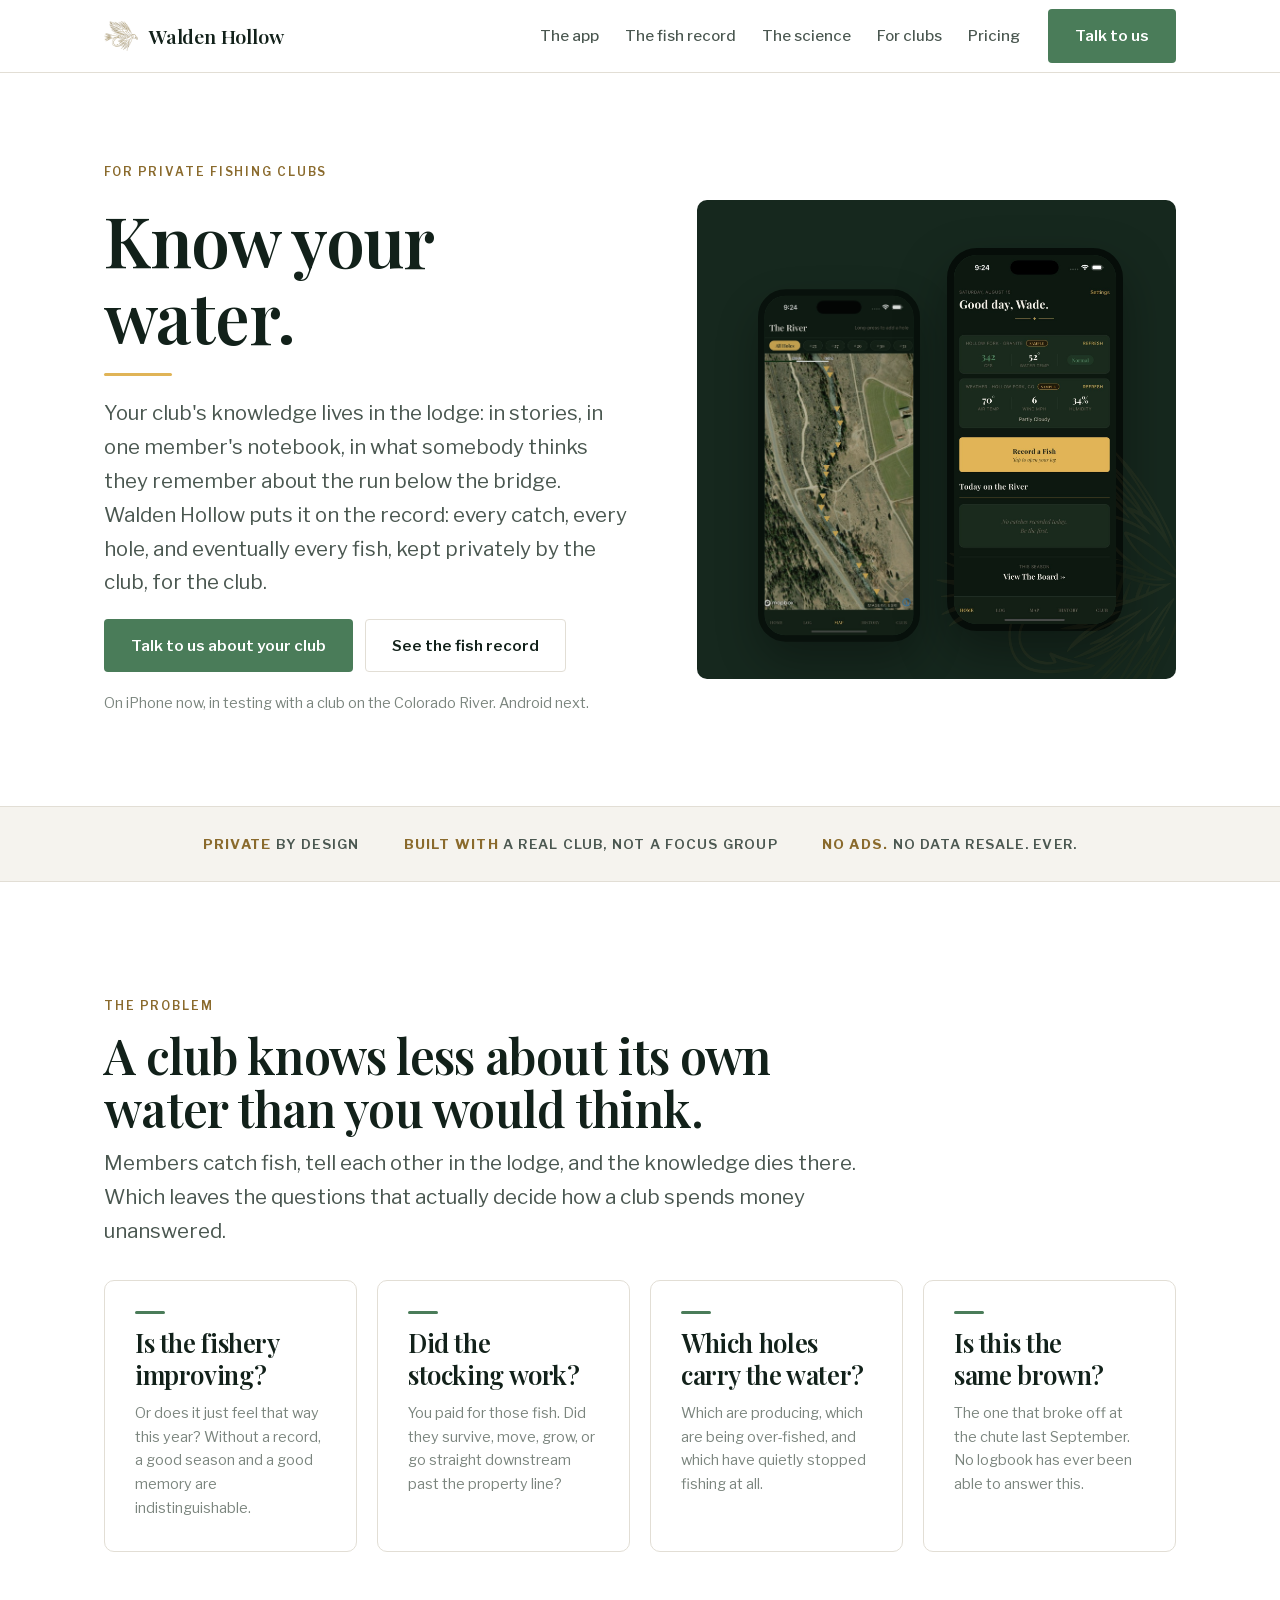
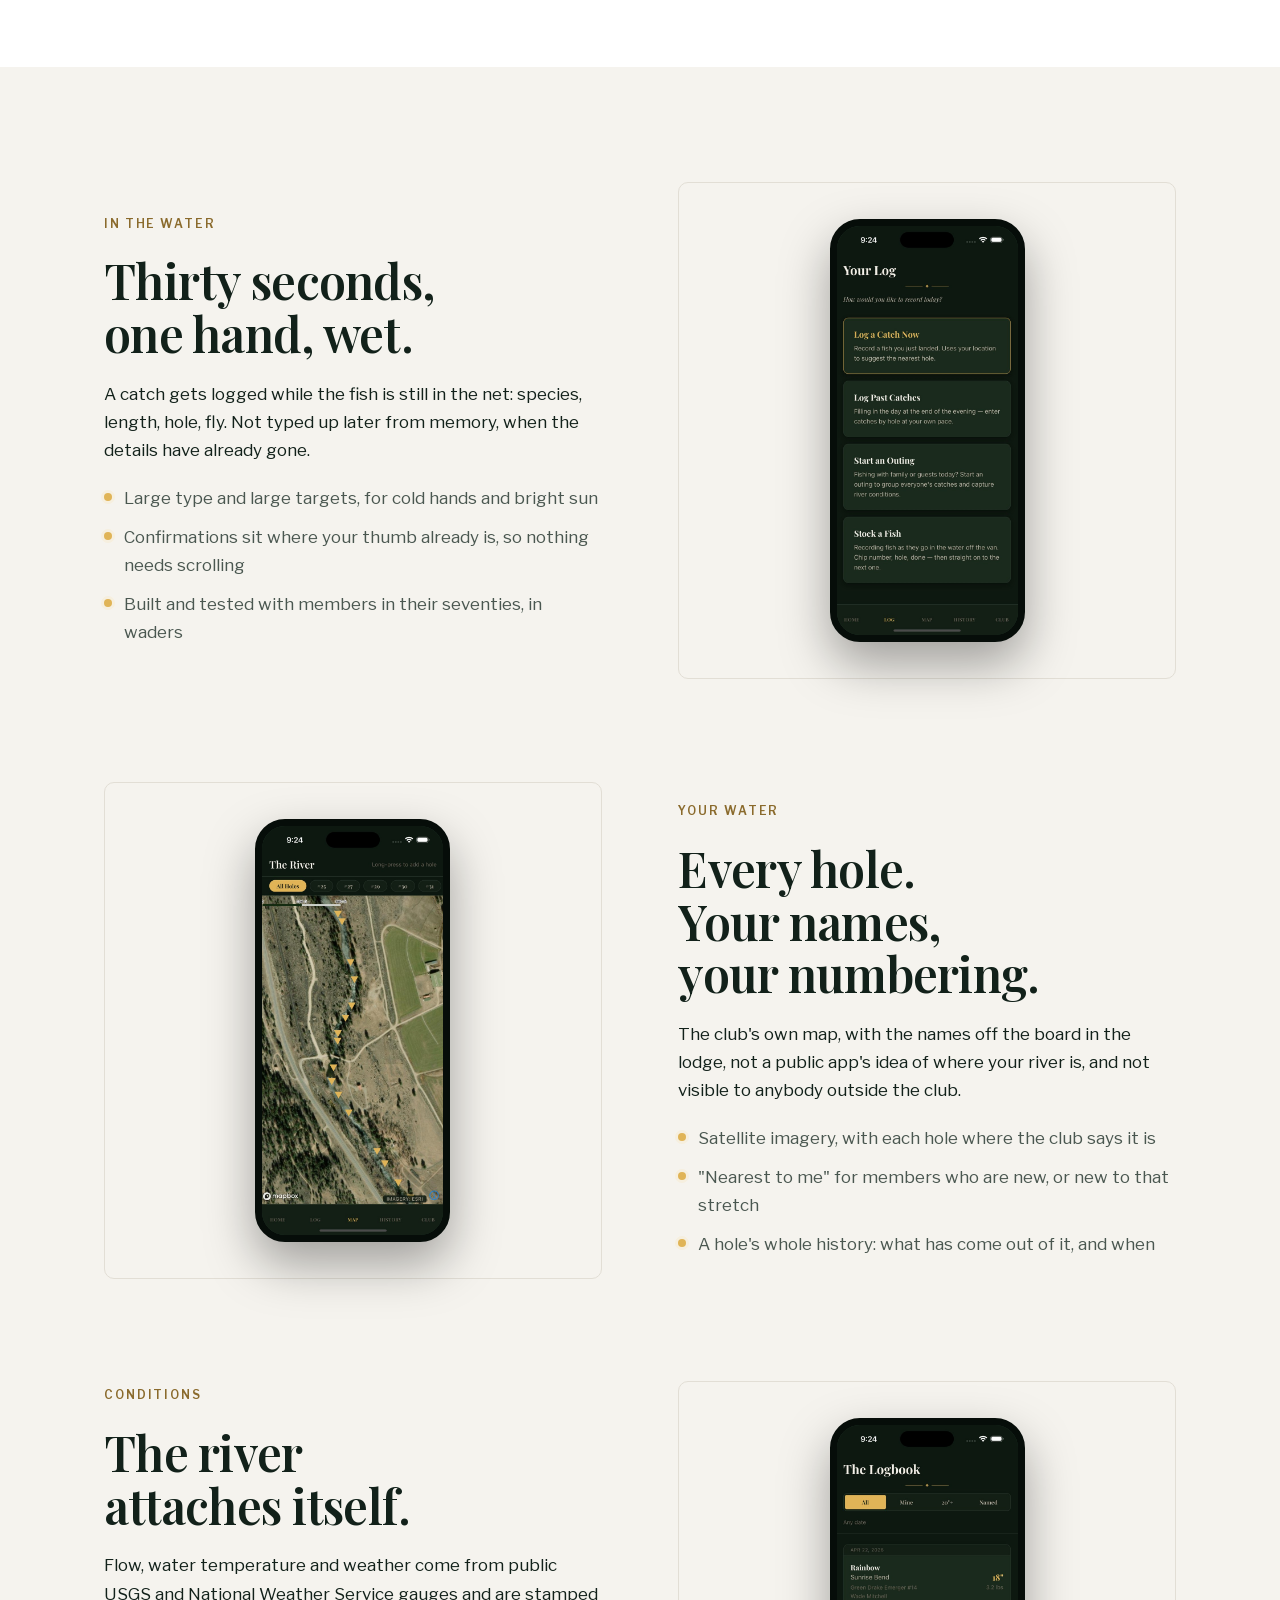
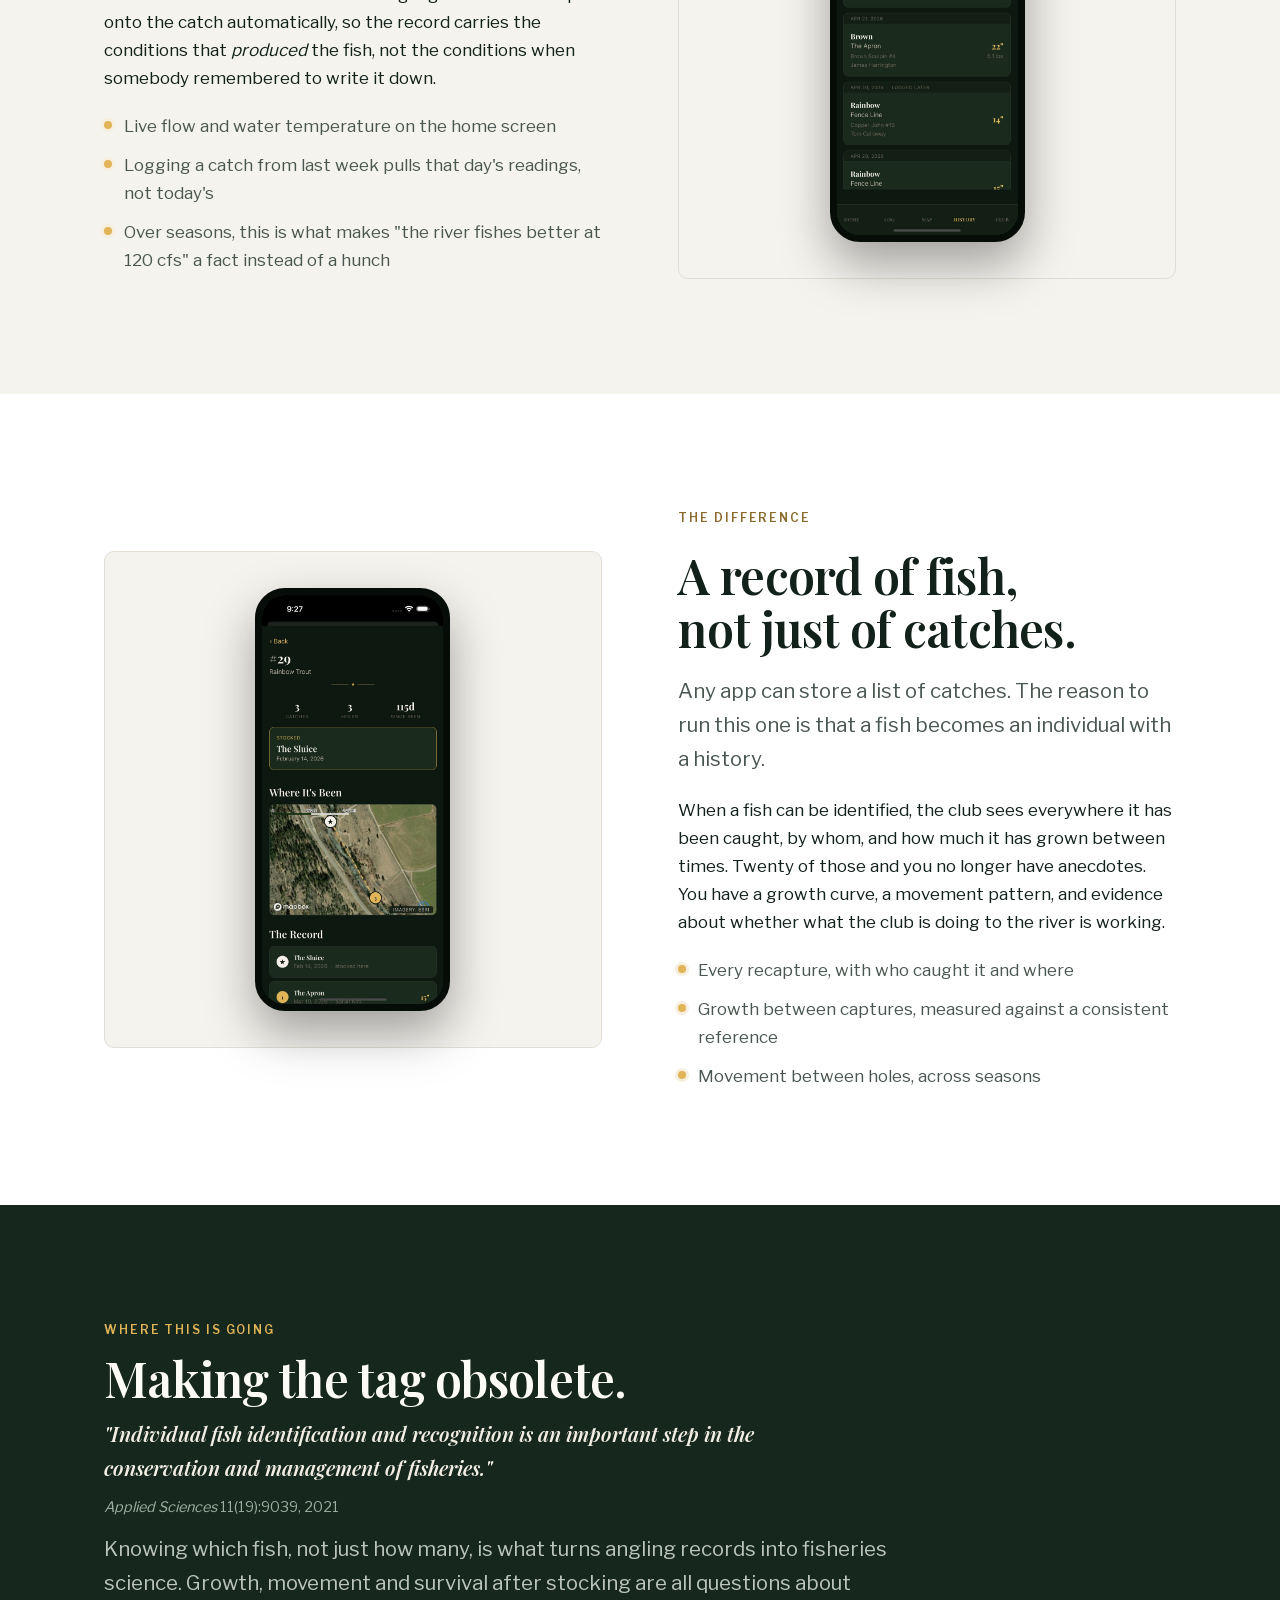
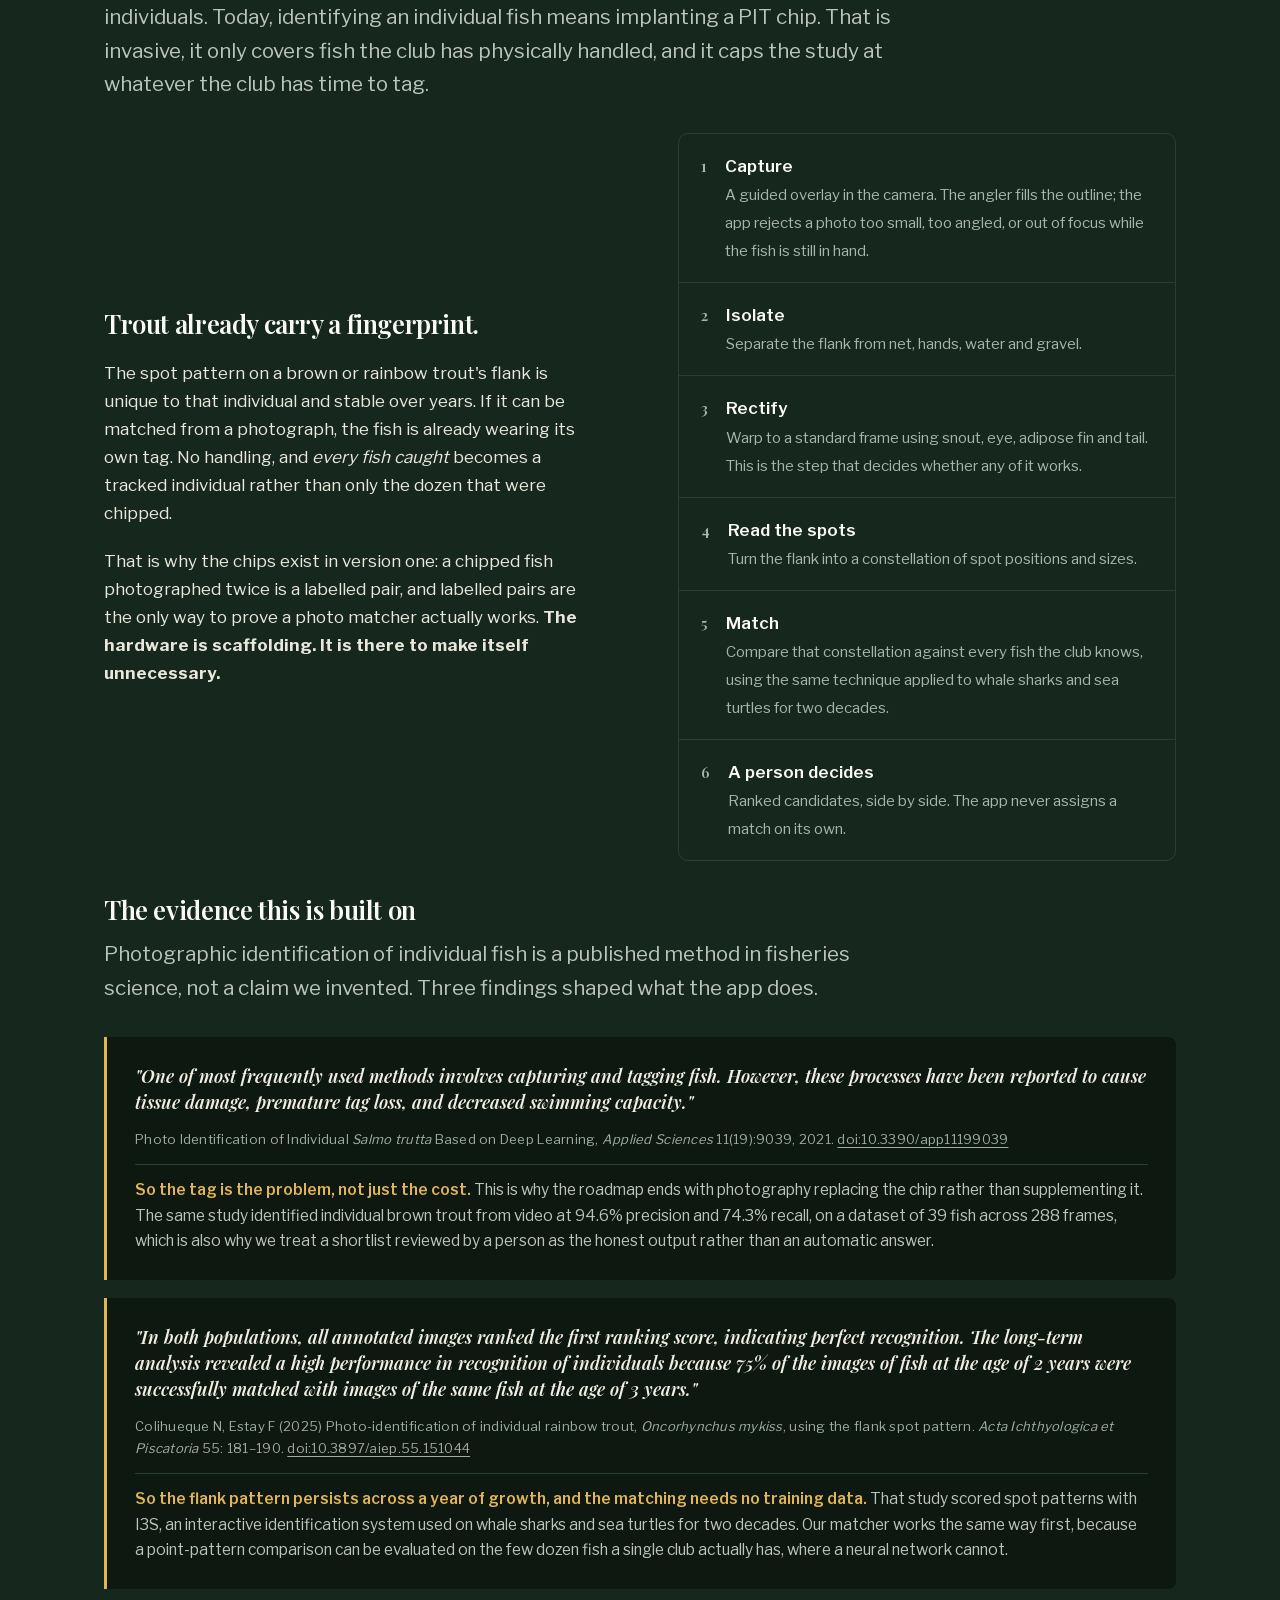
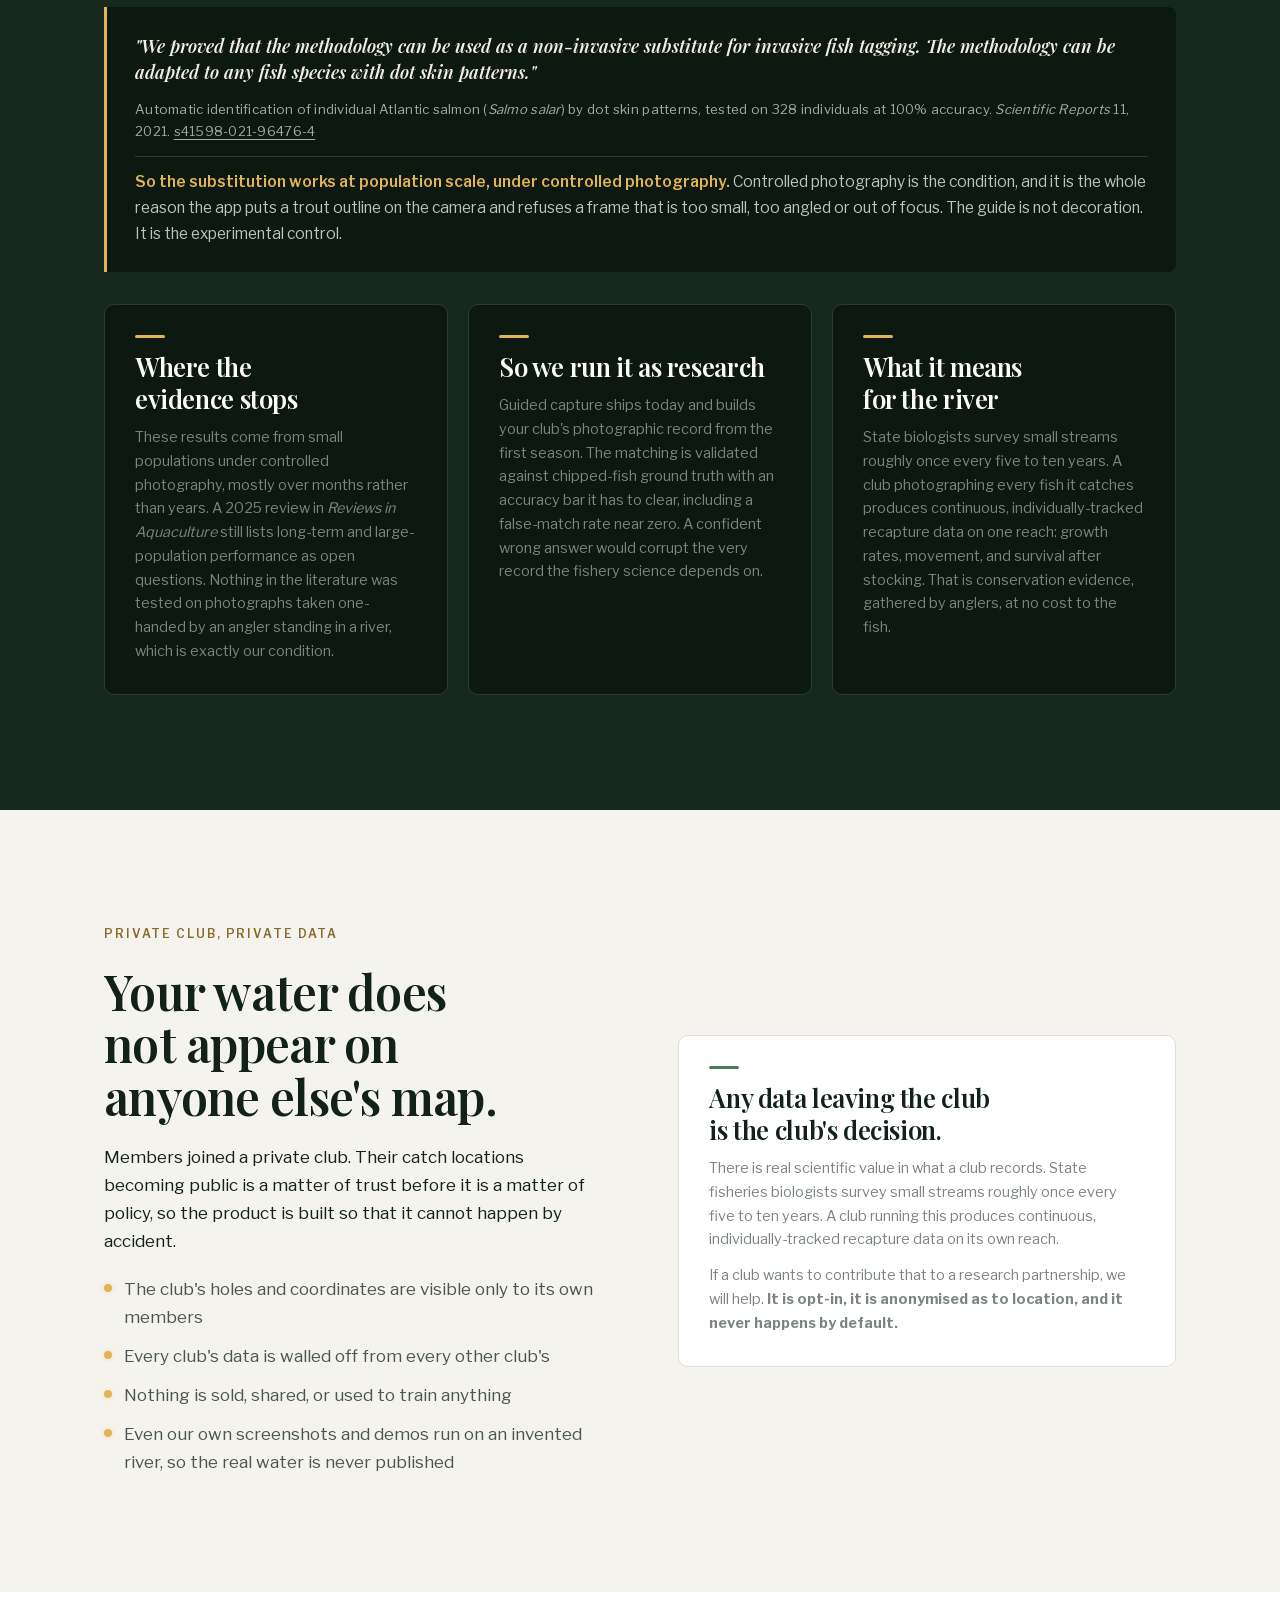
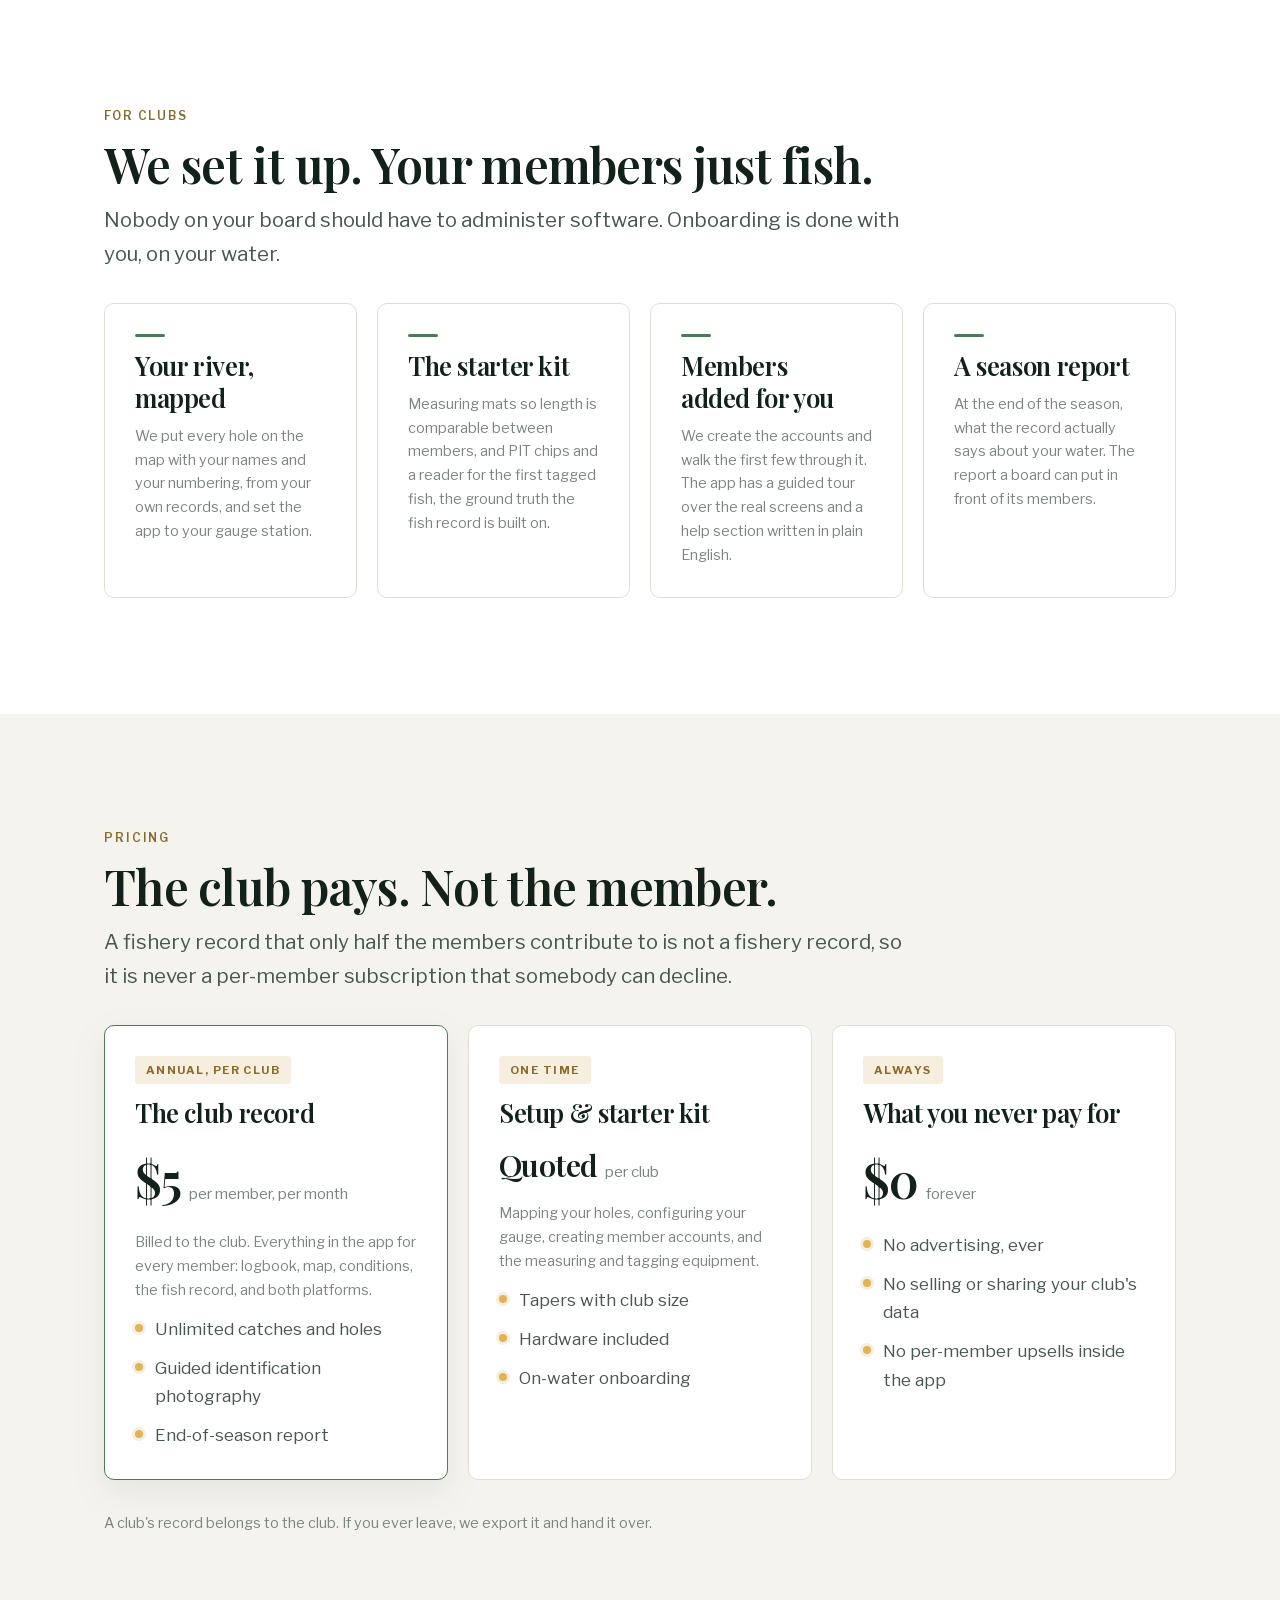
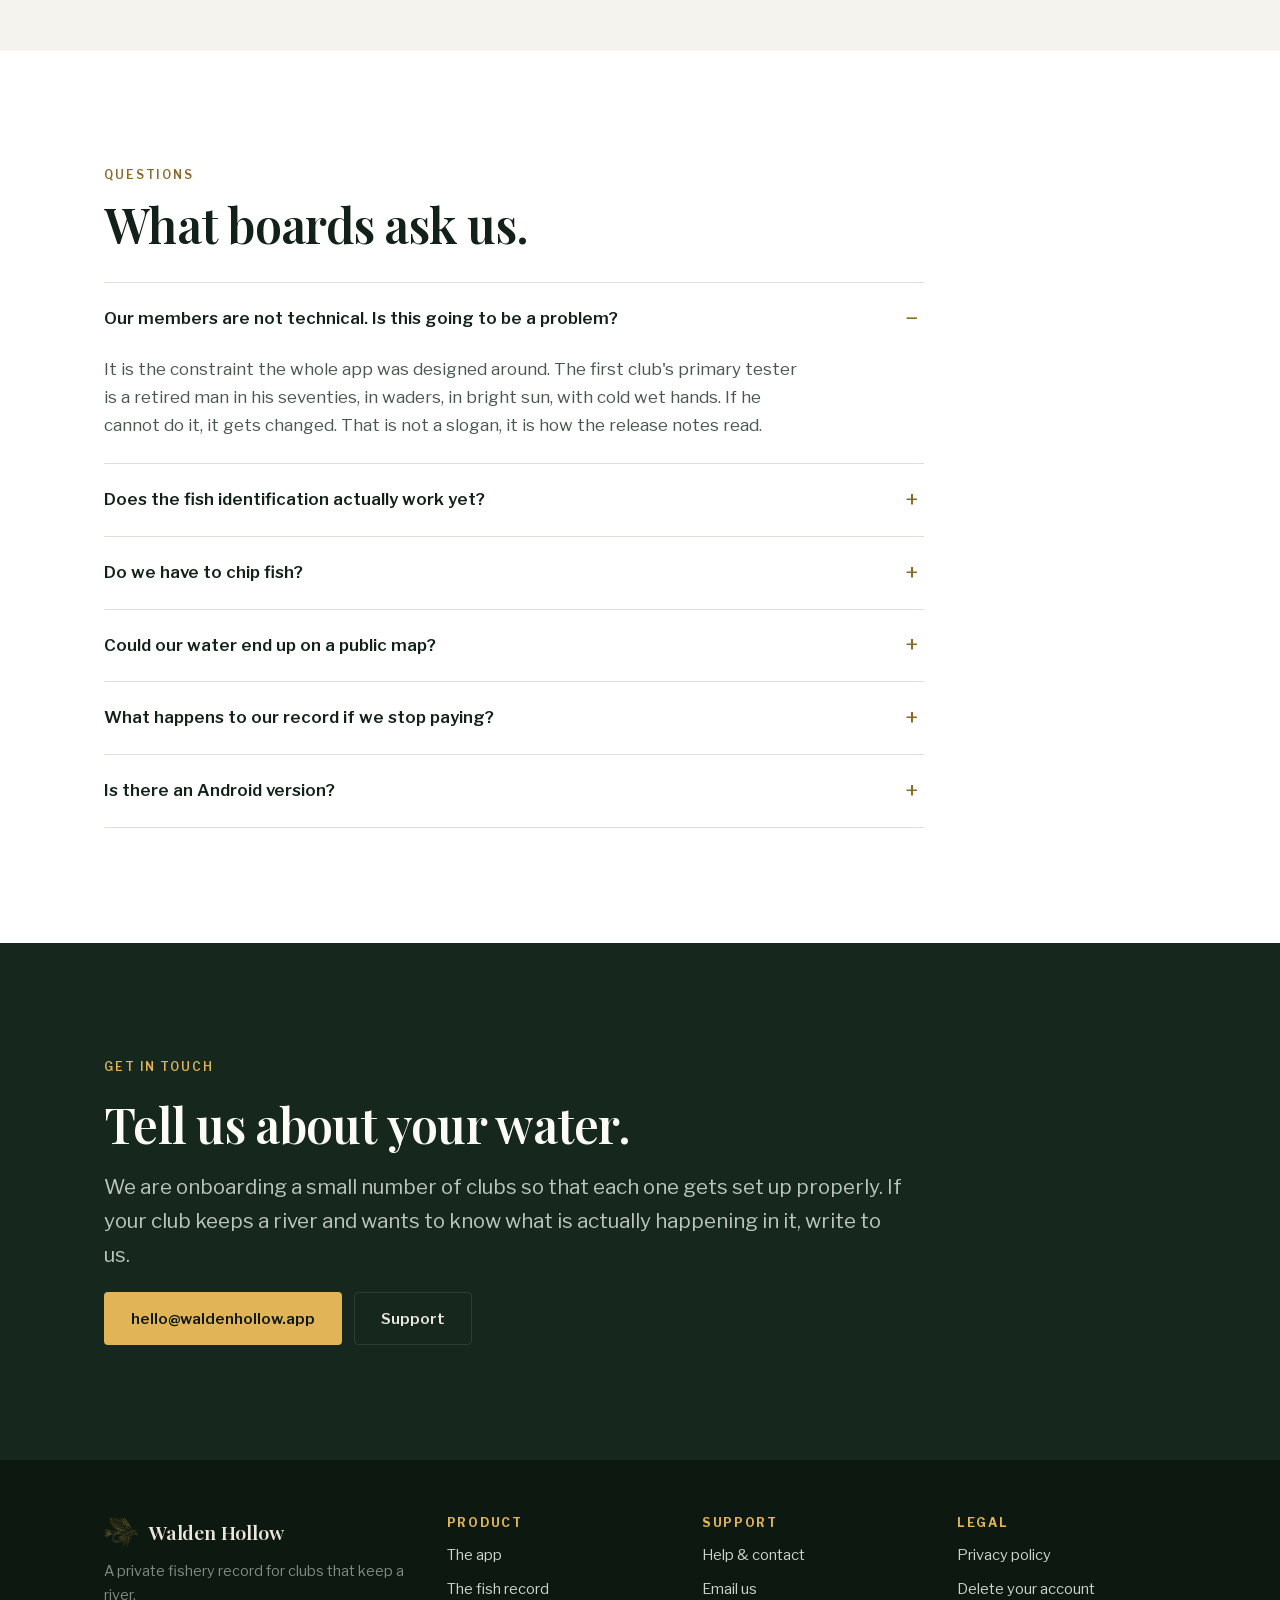
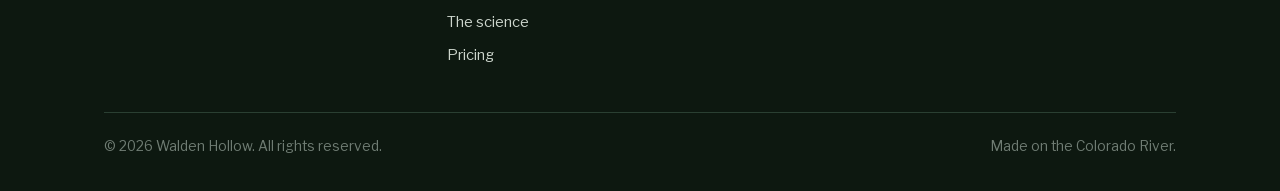
==== index.html @ 9a2c4124 "docs: public site and portfolio README Landing page for club sales, a funding proposal for state and" ====
<!doctype html>
<html lang="en">
  <head>
    <meta charset="utf-8" />
    <meta name="viewport" content="width=device-width, initial-scale=1" />
    <title>Walden Hollow | The private club's fishery record</title>
    <meta
      name="description"
      content="A private logbook, map, and fish record for your club's water. Every catch, every hole, every fish, kept by the club, for the club."
    />
    <link rel="icon" href="assets/favicon.png" />
    <link rel="stylesheet" href="styles.css" />
  </head>
  <body>
    <header class="nav">
      <div class="shell nav__inner">
        <a class="brand" href="/">
          <img src="assets/fly-small.png" alt="" />
          <b>Walden Hollow</b>
        </a>
        <nav class="nav__links">
          <a href="#app">The app</a>
          <a href="#record">The fish record</a>
          <a href="#science">The science</a>
          <a href="#clubs">For clubs</a>
          <a href="#pricing">Pricing</a>
        </nav>
        <a class="btn btn--primary" href="#contact">Talk to us</a>
      </div>
    </header>

    <main>
      <!-- ---------------------------------------------------- hero -->
      <section class="hero">
        <div class="shell hero__grid">
          <div class="stack">
            <p class="eyebrow">For private fishing clubs</p>
            <h1>Know your water.</h1>
            <div class="hero__rule"></div>
            <p class="lede">
              Your club's knowledge lives in the lodge: in stories, in one
              member's notebook, in what somebody thinks they remember about the
              run below the bridge. Walden Hollow puts it on the record: every
              catch, every hole, and eventually every fish, kept privately by the
              club, for the club.
            </p>
            <div class="btn-row">
              <a class="btn btn--primary" href="#contact">Talk to us about your club</a>
              <a class="btn btn--ghost" href="#record">See the fish record</a>
            </div>
            <p class="small">
              On iPhone now, in testing with a club on the Colorado River.
              Android next.
            </p>
          </div>

          <div class="showcase">
            <!-- Drop the output of `npm run screenshots` into assets/screens/. -->
            <div class="phone phone--back" data-slot="Map">
              <img src="assets/screens/02-map.jpg" alt="The club's holes on the map" onerror="this.remove()" />
            </div>
            <div class="phone" data-slot="Home">
              <img src="assets/screens/01-home.jpg" alt="Home screen showing live water conditions" onerror="this.remove()" />
            </div>
          </div>
        </div>
      </section>

      <div class="strip">
        <div class="shell strip__inner">
          <span><b>Private</b> by design</span>
          <span><b>Built with</b> a real club, not a focus group</span>
          <span><b>No ads.</b> No data resale. Ever.</span>
        </div>
      </div>

      <!-- ---------------------------------------------------- problem -->
      <section class="band" id="app">
        <div class="shell stack stack--loose">
          <div class="stack stack--tight">
            <p class="eyebrow">The problem</p>
            <h2>A club knows less about its own water than you would think.</h2>
            <p class="lede">
              Members catch fish, tell each other in the lodge, and the knowledge
              dies there. Which leaves the questions that actually decide how a
              club spends money unanswered.
            </p>
          </div>

          <div class="cards cards--four">
            <div class="card">
              <div class="card__mark"></div>
              <h3>Is the fishery improving?</h3>
              <p class="small">
                Or does it just feel that way this year? Without a record, a good
                season and a good memory are indistinguishable.
              </p>
            </div>
            <div class="card">
              <div class="card__mark"></div>
              <h3>Did the stocking work?</h3>
              <p class="small">
                You paid for those fish. Did they survive, move, grow, or go straight downstream past the property line?
              </p>
            </div>
            <div class="card">
              <div class="card__mark"></div>
              <h3>Which holes carry the water?</h3>
              <p class="small">
                Which are producing, which are being over-fished, and which have
                quietly stopped fishing at all.
              </p>
            </div>
            <div class="card">
              <div class="card__mark"></div>
              <h3>Is this the same brown?</h3>
              <p class="small">
                The one that broke off at the chute last September. No logbook
                has ever been able to answer this.
              </p>
            </div>
          </div>
        </div>
      </section>

      <!-- ---------------------------------------------------- features -->
      <section class="band band--stone">
        <div class="shell">
          <div class="row">
            <div class="stack">
              <p class="eyebrow">In the water</p>
              <h2>Thirty seconds, one hand, wet.</h2>
              <p>
                A catch gets logged while the fish is still in the net: species,
                length, hole, fly. Not typed up later from memory, when the
                details have already gone.
              </p>
              <ul class="ticks">
                <li>Large type and large targets, for cold hands and bright sun</li>
                <li>Confirmations sit where your thumb already is, so nothing needs scrolling</li>
                <li>Built and tested with members in their seventies, in waders</li>
              </ul>
            </div>
            <div class="row__media">
              <div class="panel">
                <div class="phone" data-slot="Log a catch">
                  <img src="assets/screens/03-log.jpg" alt="Logging a catch" onerror="this.remove()" />
                </div>
              </div>
            </div>
          </div>

          <div class="row row--flip">
            <div class="stack">
              <p class="eyebrow">Your water</p>
              <h2>Every hole. Your names, your numbering.</h2>
              <p>
                The club's own map, with the names off the board in the lodge, not a public app's idea of where your river is, and not visible
                to anybody outside the club.
              </p>
              <ul class="ticks">
                <li>Satellite imagery, with each hole where the club says it is</li>
                <li>"Nearest to me" for members who are new, or new to that stretch</li>
                <li>A hole's whole history: what has come out of it, and when</li>
              </ul>
            </div>
            <div class="row__media">
              <div class="panel">
                <div class="phone" data-slot="The map">
                  <img src="assets/screens/02-map.jpg" alt="The map of club holes" onerror="this.remove()" />
                </div>
              </div>
            </div>
          </div>

          <div class="row">
            <div class="stack">
              <p class="eyebrow">Conditions</p>
              <h2>The river attaches itself.</h2>
              <p>
                Flow, water temperature and weather come from public USGS and
                National Weather Service gauges and are stamped onto the catch automatically, so the record carries the conditions that
                <em>produced</em> the fish, not the conditions when somebody
                remembered to write it down.
              </p>
              <ul class="ticks">
                <li>Live flow and water temperature on the home screen</li>
                <li>Logging a catch from last week pulls that day's readings, not today's</li>
                <li>Over seasons, this is what makes "the river fishes better at 120 cfs" a fact instead of a hunch</li>
              </ul>
            </div>
            <div class="row__media">
              <div class="panel">
                <div class="phone" data-slot="History">
                  <img src="assets/screens/04-history.jpg" alt="The club's catch history" onerror="this.remove()" />
                </div>
              </div>
            </div>
          </div>
        </div>
      </section>

      <!-- ---------------------------------------------------- fish record -->
      <section class="band" id="record">
        <div class="shell">
          <div class="row row--flip">
            <div class="stack">
              <p class="eyebrow">The difference</p>
              <h2>A record of fish, not just of catches.</h2>
              <p class="lede">
                Any app can store a list of catches. The reason to run this one is
                that a fish becomes an individual with a history.
              </p>
              <p>
                When a fish can be identified, the club sees everywhere it has
                been caught, by whom, and how much it has grown between times.
                Twenty of those and you no longer have anecdotes. You have a
                growth curve, a movement pattern, and evidence about whether what
                the club is doing to the river is working.
              </p>
              <ul class="ticks">
                <li>Every recapture, with who caught it and where</li>
                <li>Growth between captures, measured against a consistent reference</li>
                <li>Movement between holes, across seasons</li>
              </ul>
            </div>
            <div class="row__media">
              <div class="panel">
                <div class="phone" data-slot="A fish's journey">
                  <img src="assets/screens/06-fish.jpg" alt="A named fish and its recapture history" onerror="this.remove()" />
                </div>
              </div>
            </div>
          </div>
        </div>
      </section>

      <!-- ---------------------------------------------------- science -->
      <section class="band band--forest" id="science">
        <div class="shell stack stack--loose">
          <div class="stack stack--tight">
            <p class="eyebrow">Where this is going</p>
            <h2>Making the tag obsolete.</h2>
            <p class="lede" style="font-family: var(--serif); font-style: italic; color: #f2ede2">
              "Individual fish identification and recognition is an important
              step in the conservation and management of fisheries."
            </p>
            <p class="small" style="color: #9faea3">
              <i>Applied Sciences</i> 11(19):9039, 2021
            </p>
            <p class="lede">
              Knowing which fish, not just how many, is what turns angling
              records into fisheries science. Growth, movement and survival after
              stocking are all questions about individuals. Today, identifying an
              individual fish means implanting a PIT chip.
              That is invasive, it only covers fish the club has physically
              handled, and it caps the study at whatever the club has time to tag.
            </p>
          </div>

          <div class="row">
            <div class="stack">
              <h3>Trout already carry a fingerprint.</h3>
              <p>
                The spot pattern on a brown or rainbow trout's flank is unique to
                that individual and stable over years. If it can be matched from a
                photograph, the fish is already wearing its own tag. No handling,
                and <em>every fish caught</em> becomes a tracked individual rather
                than only the dozen that were chipped.
              </p>
              <p>
                That is why the chips exist in version one: a chipped fish
                photographed twice is a labelled pair, and labelled pairs are the
                only way to prove a photo matcher actually works.
                <strong>The hardware is scaffolding. It is there to make itself
                unnecessary.</strong>
              </p>
            </div>
            <div class="stack">
              <div class="stages">
                <div class="stage">
                  <span class="stage__n">1</span>
                  <div><b>Capture</b><span>A guided overlay in the camera. The angler fills the outline; the app rejects a photo too small, too angled, or out of focus while the fish is still in hand.</span></div>
                </div>
                <div class="stage">
                  <span class="stage__n">2</span>
                  <div><b>Isolate</b><span>Separate the flank from net, hands, water and gravel.</span></div>
                </div>
                <div class="stage">
                  <span class="stage__n">3</span>
                  <div><b>Rectify</b><span>Warp to a standard frame using snout, eye, adipose fin and tail. This is the step that decides whether any of it works.</span></div>
                </div>
                <div class="stage">
                  <span class="stage__n">4</span>
                  <div><b>Read the spots</b><span>Turn the flank into a constellation of spot positions and sizes.</span></div>
                </div>
                <div class="stage">
                  <span class="stage__n">5</span>
                  <div><b>Match</b><span>Compare that constellation against every fish the club knows, using the same technique applied to whale sharks and sea turtles for two decades.</span></div>
                </div>
                <div class="stage">
                  <span class="stage__n">6</span>
                  <div><b>A person decides</b><span>Ranked candidates, side by side. The app never assigns a match on its own.</span></div>
                </div>
              </div>
            </div>
          </div>

          <div class="stack stack--tight">
            <h3>The evidence this is built on</h3>
            <p class="lede">
              Photographic identification of individual fish is a published
              method in fisheries science, not a claim we invented. Three
              findings shaped what the app does.
            </p>
          </div>

          <div class="findings">
            <div class="finding">
              <blockquote>
                "One of most frequently used methods involves capturing and
                tagging fish. However, these processes have been reported to
                cause tissue damage, premature tag loss, and decreased swimming
                capacity."
              </blockquote>
              <cite>
                Photo Identification of Individual <i>Salmo trutta</i> Based on Deep
                Learning, <i>Applied Sciences</i> 11(19):9039, 2021.
                <a href="https://doi.org/10.3390/app11199039">doi:10.3390/app11199039</a>
              </cite>
              <p class="takeaway">
                <b>So the tag is the problem, not just the cost.</b> This is why
                the roadmap ends with photography replacing the chip rather than
                supplementing it. The same study identified individual brown
                trout from video at 94.6% precision and 74.3% recall, on a
                dataset of 39 fish across 288 frames, which is also why we treat
                a shortlist reviewed by a person as the honest output rather
                than an automatic answer.
              </p>
            </div>

            <div class="finding">
              <blockquote>
                "In both populations, all annotated images ranked the first
                ranking score, indicating perfect recognition. The long-term
                analysis revealed a high performance in recognition of
                individuals because 75% of the images of fish at the age of 2
                years were successfully matched with images of the same fish at
                the age of 3 years."
              </blockquote>
              <cite>
                Colihueque N, Estay F (2025) Photo-identification of individual
                rainbow trout, <i>Oncorhynchus mykiss</i>, using the flank spot
                pattern. <i>Acta Ichthyologica et Piscatoria</i> 55: 181&ndash;190.
                <a href="https://doi.org/10.3897/aiep.55.151044">doi:10.3897/aiep.55.151044</a>
              </cite>
              <p class="takeaway">
                <b>So the flank pattern persists across a year of growth, and
                the matching needs no training data.</b> That study scored spot
                patterns with I3S, an interactive identification system used on
                whale sharks and sea turtles for two decades. Our matcher works
                the same way first, because a point-pattern comparison can be
                evaluated on the few dozen fish a single club actually has,
                where a neural network cannot.
              </p>
            </div>

            <div class="finding">
              <blockquote>
                "We proved that the methodology can be used as a non-invasive
                substitute for invasive fish tagging. The methodology can be
                adapted to any fish species with dot skin patterns."
              </blockquote>
              <cite>
                Automatic identification of individual Atlantic salmon
                (<i>Salmo salar</i>) by dot skin patterns, tested on 328
                individuals at 100% accuracy. <i>Scientific Reports</i> 11, 2021.
                <a href="https://www.nature.com/articles/s41598-021-96476-4">s41598-021-96476-4</a>
              </cite>
              <p class="takeaway">
                <b>So the substitution works at population scale, under
                controlled photography.</b> Controlled photography is the
                condition, and it is the whole reason the app puts a trout
                outline on the camera and refuses a frame that is too small, too
                angled or out of focus. The guide is not decoration. It is the
                experimental control.
              </p>
            </div>
          </div>

          <div class="cards">
            <div class="card">
              <div class="card__mark"></div>
              <h3>Where the evidence stops</h3>
              <p class="small">
                These results come from small populations under controlled
                photography, mostly over months rather than years. A 2025 review
                in <i>Reviews in Aquaculture</i> still lists long-term and
                large-population performance as open questions. Nothing in the
                literature was tested on photographs taken one-handed by an
                angler standing in a river, which is exactly our condition.
              </p>
            </div>
            <div class="card">
              <div class="card__mark"></div>
              <h3>So we run it as research</h3>
              <p class="small">
                Guided capture ships today and builds your club's photographic
                record from the first season. The matching is validated against
                chipped-fish ground truth with an accuracy bar it has to clear,
                including a false-match rate near zero. A confident wrong answer
                would corrupt the very record the fishery science depends on.
              </p>
            </div>
            <div class="card">
              <div class="card__mark"></div>
              <h3>What it means for the river</h3>
              <p class="small">
                State biologists survey small streams roughly once every five to
                ten years. A club photographing every fish it catches produces
                continuous, individually-tracked recapture data on one reach:
                growth rates, movement, and survival after stocking. That is
                conservation evidence, gathered by anglers, at no cost to the
                fish.
              </p>
            </div>
          </div>
        </section>

      <!-- ---------------------------------------------------- privacy -->
      <section class="band band--stone">
        <div class="shell">
          <div class="row">
            <div class="stack">
              <p class="eyebrow">Private club, private data</p>
              <h2>Your water does not appear on anyone else's map.</h2>
              <p>
                Members joined a private club. Their catch locations becoming
                public is a matter of trust before it is a matter of policy, so the product is built so that it cannot happen by accident.
              </p>
              <ul class="ticks">
                <li>The club's holes and coordinates are visible only to its own members</li>
                <li>Every club's data is walled off from every other club's</li>
                <li>Nothing is sold, shared, or used to train anything</li>
                <li>Even our own screenshots and demos run on an invented river, so the real water is never published</li>
              </ul>
            </div>
            <div class="stack">
              <div class="card">
                <div class="card__mark"></div>
                <h3>Any data leaving the club is the club's decision.</h3>
                <p class="small">
                  There is real scientific value in what a club records. State
                  fisheries biologists survey small streams roughly once every
                  five to ten years. A club running this produces continuous,
                  individually-tracked recapture data on its own reach.
                </p>
                <p class="small">
                  If a club wants to contribute that to a research partnership,
                  we will help. <strong>It is opt-in, it is anonymised as to
                  location, and it never happens by default.</strong>
                </p>
              </div>
            </div>
          </div>
        </div>
      </section>

      <!-- ---------------------------------------------------- what you get -->
      <section class="band" id="clubs">
        <div class="shell stack stack--loose">
          <div class="stack stack--tight">
            <p class="eyebrow">For clubs</p>
            <h2>We set it up. Your members just fish.</h2>
            <p class="lede">
              Nobody on your board should have to administer software. Onboarding
              is done with you, on your water.
            </p>
          </div>
          <div class="cards cards--four">
            <div class="card">
              <div class="card__mark"></div>
              <h3>Your river, mapped</h3>
              <p class="small">
                We put every hole on the map with your names and your numbering,
                from your own records, and set the app to your gauge station.
              </p>
            </div>
            <div class="card">
              <div class="card__mark"></div>
              <h3>The starter kit</h3>
              <p class="small">
                Measuring mats so length is comparable between members, and PIT
                chips and a reader for the first tagged fish, the ground truth
                the fish record is built on.
              </p>
            </div>
            <div class="card">
              <div class="card__mark"></div>
              <h3>Members added for you</h3>
              <p class="small">
                We create the accounts and walk the first few through it. The app
                has a guided tour over the real screens and a help section
                written in plain English.
              </p>
            </div>
            <div class="card">
              <div class="card__mark"></div>
              <h3>A season report</h3>
              <p class="small">
                At the end of the season, what the record actually says about your water. The report a board can put in front of its members.
              </p>
            </div>
          </div>
        </div>
      </section>

      <!-- ---------------------------------------------------- pricing -->
      <section class="band band--stone" id="pricing">
        <div class="shell stack stack--loose">
          <div class="stack stack--tight">
            <p class="eyebrow">Pricing</p>
            <h2>The club pays. Not the member.</h2>
            <p class="lede">
              A fishery record that only half the members contribute to is not a fishery record, so it is never a per-member subscription that
              somebody can decline.
            </p>
          </div>
          <div class="cards">
            <div class="card card--feature">
              <span class="tag">Annual, per club</span>
              <h3>The club record</h3>
              <div class="price"><b>$5</b><span>per member, per month</span></div>
              <p class="small">
                Billed to the club. Everything in the app for every member: logbook, map, conditions, the fish record, and both platforms.
              </p>
              <ul class="ticks">
                <li>Unlimited catches and holes</li>
                <li>Guided identification photography</li>
                <li>End-of-season report</li>
              </ul>
            </div>
            <div class="card">
              <span class="tag">One time</span>
              <h3>Setup &amp; starter kit</h3>
              <div class="price price--word"><b>Quoted</b><span>per club</span></div>
              <p class="small">
                Mapping your holes, configuring your gauge, creating member
                accounts, and the measuring and tagging equipment.
              </p>
              <ul class="ticks">
                <li>Tapers with club size</li>
                <li>Hardware included</li>
                <li>On-water onboarding</li>
              </ul>
            </div>
            <div class="card">
              <span class="tag">Always</span>
              <h3>What you never pay for</h3>
              <div class="price"><b>$0</b><span>forever</span></div>
              <ul class="ticks">
                <li>No advertising, ever</li>
                <li>No selling or sharing your club's data</li>
                <li>No per-member upsells inside the app</li>
              </ul>
            </div>
          </div>
          <p class="small">
            A club's record belongs to the club. If you ever leave, we export it
            and hand it over.
          </p>
        </div>
      </section>

      <!-- ---------------------------------------------------- faq -->
      <section class="band">
        <div class="shell stack stack--loose">
          <div class="stack stack--tight">
            <p class="eyebrow">Questions</p>
            <h2>What boards ask us.</h2>
          </div>
          <div class="faq">
            <details open>
              <summary>Our members are not technical. Is this going to be a problem?</summary>
              <p>
                It is the constraint the whole app was designed around. The first
                club's primary tester is a retired man in his seventies, in
                waders, in bright sun, with cold wet hands. If he cannot do it,
                it gets changed. That is not a slogan, it is how the release
                notes read.
              </p>
            </details>
            <details>
              <summary>Does the fish identification actually work yet?</summary>
              <p>
                Not yet, and we would rather say so. The guided photography ships
                today and starts building your club's record from the first
                season, which is what the matching needs to exist at all. The
                matching itself is being validated against chipped fish with a
                defined accuracy bar it has to clear before it goes near a
                member's screen. Until then, identification is done by hand
                against the chip.
              </p>
            </details>
            <details>
              <summary>Do we have to chip fish?</summary>
              <p>
                For now, to identify individuals, yes. That is the honest answer
                and it is also temporary. The tagged fish are what prove the
                photographic matching works, and as the photographic record of
                your river fills in, the tagging tapers off. The equipment is
                included in setup.
              </p>
            </details>
            <details>
              <summary>Could our water end up on a public map?</summary>
              <p>
                No. Hole locations are visible only to members of your club, each
                club's data is walled off from every other club's, and nothing is
                shared or sold. Our own marketing screenshots and demos run on an
                invented river specifically so that no real club's water is ever published, including our first club's.
              </p>
            </details>
            <details>
              <summary>What happens to our record if we stop paying?</summary>
              <p>
                We export it and give it to you. The club's record belongs to the
                club, and it should not be a hostage.
              </p>
            </details>
            <details>
              <summary>Is there an Android version?</summary>
              <p>
                It is built and not yet released. iPhone is in testing with our
                first club now; Android follows. It is one app on both, not a cut-down second version.
              </p>
            </details>
          </div>
        </div>
      </section>

      <!-- ---------------------------------------------------- cta -->
      <section class="band band--forest" id="contact">
        <div class="shell stack">
          <p class="eyebrow">Get in touch</p>
          <h2>Tell us about your water.</h2>
          <p class="lede">
            We are onboarding a small number of clubs so that each one gets set up
            properly. If your club keeps a river and wants to know what is
            actually happening in it, write to us.
          </p>
          <div class="btn-row">
            <!-- TODO: replace with the real support address before publishing. -->
            <a class="btn btn--gold" href="mailto:hello@waldenhollow.app">hello@waldenhollow.app</a>
            <a class="btn btn--ghost" href="support.html" style="border-color: #2a3f32; color: #ece7dc">Support</a>
          </div>
        </div>
      </section>
    </main>

    <footer class="footer">
      <div class="shell">
        <div class="footer__grid">
          <div>
            <a class="brand" href="/" style="color: #ece7dc">
              <img src="assets/fly-small.png" alt="" />
              <b>Walden Hollow</b>
            </a>
            <p class="small" style="color: #7f8c83; margin-top: 12px; max-width: 34ch">
              A private fishery record for clubs that keep a river.
            </p>
          </div>
          <div>
            <h4>Product</h4>
            <ul>
              <li><a href="#app">The app</a></li>
              <li><a href="#record">The fish record</a></li>
              <li><a href="#science">The science</a></li>
              <li><a href="#pricing">Pricing</a></li>
            </ul>
          </div>
          <div>
            <h4>Support</h4>
            <ul>
              <li><a href="support.html">Help &amp; contact</a></li>
              <li><a href="mailto:hello@waldenhollow.app">Email us</a></li>
            </ul>
          </div>
          <div>
            <h4>Legal</h4>
            <ul>
              <li><a href="privacy.html">Privacy policy</a></li>
              <li><a href="privacy.html#deletion">Delete your account</a></li>
            </ul>
          </div>
        </div>
        <div class="footer__base">
          <span>© 2026 Walden Hollow. All rights reserved.</span>
          <span>Made on the Colorado River.</span>
        </div>
      </div>
    </footer>
  </body>
</html>
---- styles.css ----
/* Self-hosted rather than linked from a font CDN. A third-party font request
   sends every visitor's IP address to that provider on page load, which is a
   poor look on a site whose pitch is that a private club's data stays private.
   These are variable fonts, so one file covers every weight in use. */

@font-face {
  font-family: "Libre Franklin";
  font-style: normal;
  font-weight: 100 900;
  font-display: swap;
  src: url("assets/fonts/librefranklin.woff2") format("woff2");
}

@font-face {
  font-family: "Playfair Display";
  font-style: normal;
  font-weight: 400 900;
  font-display: swap;
  src: url("assets/fonts/playfair.woff2") format("woff2");
}

@font-face {
  font-family: "Playfair Display";
  font-style: italic;
  font-weight: 400 900;
  font-display: swap;
  src: url("assets/fonts/playfair-italic.woff2") format("woff2");
}

/* Walden Hollow marketing site
   Palette derived from the app's own theme file so the site and the product
   read as one thing. The app is dark; this is its daylight counterpart. */

:root {
  /* Ground. Pure white like the reference, with one warm stone band to break
     long scrolls; a neutral warmed toward the gold, not a default grey. */
  --ground: #ffffff;
  --stone: #f5f3ee;
  --rule: #e2ded5;

  /* Ink carries a green bias, pulled down from the app's #0D1810 background so
     type on white belongs to the same family as the app. */
  --ink: #12211a;
  --ink-soft: #4a5750;
  --ink-mute: #7b857e;

  /* Forest, for the dark bands. */
  --forest: #16281e;
  --forest-deep: #0d1810;
  --forest-line: #2a3f32;

  /* Green, the app's `success`. The interactive accent. */
  --green: #4a7c59;
  --green-deep: #355b41;

  /* Gold. The app's #E0B457 sits at ~1.9:1 on white and is unusable for text
     there, so it is reserved for dark grounds; --gold-ink is the darkened
     counterpart that clears contrast on white. Same hue family, both legible. */
  --gold: #e0b457;
  --gold-ink: #8a6a2c;
  --gold-wash: #f6efdf;

  --serif: "Playfair Display", "Iowan Old Style", "Palatino Linotype", Palatino,
    Georgia, serif;
  --sans: "Libre Franklin", -apple-system, BlinkMacSystemFont, "Segoe UI", Roboto,
    "Helvetica Neue", Arial, sans-serif;

  --shell: 1200px;
  --gutter: clamp(20px, 5vw, 64px);
}

*,
*::before,
*::after {
  box-sizing: border-box;
}

html {
  scroll-behavior: smooth;
}

@media (prefers-reduced-motion: reduce) {
  html {
    scroll-behavior: auto;
  }
  *,
  *::before,
  *::after {
    animation-duration: 0.01ms !important;
    transition-duration: 0.01ms !important;
  }
}

body {
  margin: 0;
  /* Explicit: the page commits to one light identity, so it must paint its own
     ground rather than borrowing whatever is behind it. */
  background: var(--ground);
  color: var(--ink);
  font-family: var(--sans);
  font-size: 17px;
  line-height: 1.65;
  -webkit-font-smoothing: antialiased;
}

img {
  max-width: 100%;
  display: block;
}

a {
  color: var(--green-deep);
  text-underline-offset: 3px;
}

:focus-visible {
  outline: 3px solid var(--green);
  outline-offset: 3px;
  border-radius: 2px;
}

/* ---------- type ---------- */

h1,
h2,
h3,
h4 {
  font-family: var(--serif);
  font-weight: 600;
  line-height: 1.1;
  text-wrap: balance;
  margin: 0;
  letter-spacing: -0.015em;
}

h1 {
  font-size: clamp(2.6rem, 6vw, 4.3rem);
}
h2 {
  font-size: clamp(2rem, 4vw, 3rem);
}
h3 {
  font-size: clamp(1.3rem, 2vw, 1.6rem);
  line-height: 1.25;
}

p {
  margin: 0;
}

.eyebrow {
  font-family: var(--sans);
  font-size: 0.74rem;
  font-weight: 600;
  letter-spacing: 0.16em;
  text-transform: uppercase;
  color: var(--gold-ink);
  margin: 0;
}

.lede {
  font-size: clamp(1.1rem, 1.6vw, 1.3rem);
  color: var(--ink-soft);
  max-width: 62ch;
}

.small {
  font-size: 0.9rem;
  color: var(--ink-mute);
}

/* ---------- layout ---------- */

.shell {
  max-width: var(--shell);
  margin-inline: auto;
  padding-inline: var(--gutter);
}

.band {
  padding-block: clamp(64px, 9vw, 128px);
}

.band--stone {
  background: var(--stone);
}

.band--forest {
  background: var(--forest);
  color: #ece7dc;
}

.band--forest h2,
.band--forest h3 {
  color: #fdfbf6;
}

.band--forest .eyebrow {
  color: var(--gold);
}

.band--forest .lede {
  color: #bcc5bd;
}

.stack {
  display: flex;
  flex-direction: column;
  gap: 20px;
}

.stack--tight {
  gap: 12px;
}

.stack--loose {
  gap: 32px;
}

/* ---------- nav ---------- */

.nav {
  position: sticky;
  top: 0;
  z-index: 50;
  background: rgba(255, 255, 255, 0.94);
  backdrop-filter: blur(10px);
  border-bottom: 1px solid var(--rule);
}

.nav__inner {
  display: flex;
  align-items: center;
  gap: 28px;
  min-height: 72px;
}

.brand {
  display: flex;
  align-items: center;
  gap: 11px;
  text-decoration: none;
  color: var(--ink);
  margin-right: auto;
}

.brand img {
  width: 34px;
  height: auto;
}

.brand b {
  font-family: var(--serif);
  font-size: 1.22rem;
  font-weight: 600;
  letter-spacing: -0.01em;
}

.nav__links {
  display: flex;
  gap: 26px;
}

.nav__links a {
  color: var(--ink-soft);
  text-decoration: none;
  font-size: 0.94rem;
  font-weight: 500;
}

.nav__links a:hover {
  color: var(--green-deep);
}

@media (max-width: 860px) {
  .nav__links {
    display: none;
  }
}

/* ---------- buttons ---------- */

.btn {
  display: inline-flex;
  align-items: center;
  justify-content: center;
  gap: 9px;
  padding: 13px 26px;
  border-radius: 4px;
  font-family: var(--sans);
  font-size: 0.95rem;
  font-weight: 600;
  text-decoration: none;
  border: 1.5px solid transparent;
  cursor: pointer;
  transition: background-color 0.18s ease, color 0.18s ease, border-color 0.18s ease;
}

.btn--primary {
  background: var(--green);
  color: #fff;
}

.btn--primary:hover {
  background: var(--green-deep);
}

.btn--ghost {
  border-color: var(--rule);
  color: var(--ink);
  background: transparent;
}

.btn--ghost:hover {
  border-color: var(--green);
  color: var(--green-deep);
}

.btn--gold {
  background: var(--gold);
  color: var(--forest-deep);
}

.btn--gold:hover {
  background: #eec570;
}

.btn-row {
  display: flex;
  flex-wrap: wrap;
  gap: 12px;
}

/* ---------- hero ---------- */

.hero {
  padding-block: clamp(52px, 7vw, 96px) clamp(56px, 7vw, 104px);
  position: relative;
  overflow: hidden;
}

.hero__grid {
  display: grid;
  grid-template-columns: 1.05fr 0.95fr;
  gap: clamp(32px, 5vw, 72px);
  align-items: center;
}

@media (max-width: 940px) {
  .hero__grid {
    grid-template-columns: 1fr;
  }
}

.hero h1 em {
  font-style: italic;
  color: var(--green-deep);
}

.hero__rule {
  width: 68px;
  height: 3px;
  background: var(--gold);
  border-radius: 2px;
}

/* The dark panel is where the app's own world shows through on a light page. */
.showcase {
  position: relative;
  background: var(--forest);
  border-radius: 10px;
  padding: clamp(28px, 4vw, 48px);
  display: flex;
  justify-content: center;
  gap: 20px;
  overflow: hidden;
}

.showcase::after {
  /* The club mark, ghosted. An ornament that is actually the product's own. */
  content: "";
  position: absolute;
  right: -60px;
  bottom: -50px;
  width: 300px;
  height: 300px;
  background: url("assets/fly.png") center / contain no-repeat;
  opacity: 0.13;
  pointer-events: none;
}

.phone {
  width: min(232px, 46%);
  aspect-ratio: 1320 / 2868;
  background: var(--forest-deep);
  border: 7px solid #060d09;
  border-radius: 30px;
  box-shadow: 0 22px 50px rgba(0, 0, 0, 0.35);
  overflow: hidden;
  position: relative;
  flex: none;
}

.phone--back {
  transform: translateY(26px) scale(0.92);
  opacity: 0.85;
}

.phone img {
  width: 100%;
  height: 100%;
  object-fit: cover;
  position: relative;
  z-index: 1;
}

/* Sits behind the screenshot. Visible only until the real assets are dropped
   in, so an unbuilt site reads as unfinished rather than broken. */
.phone::before {
  content: attr(data-slot);
  position: absolute;
  inset: 0;
  display: flex;
  align-items: center;
  justify-content: center;
  padding: 16px;
  text-align: center;
  font-size: 0.7rem;
  letter-spacing: 0.08em;
  text-transform: uppercase;
  color: #8d9a90;
  background: repeating-linear-gradient(
    45deg,
    #16281e,
    #16281e 9px,
    #1c3125 9px,
    #1c3125 18px
  );
}

/* ---------- proof strip ---------- */

.strip {
  border-block: 1px solid var(--rule);
  background: var(--stone);
  padding-block: 26px;
}

.strip__inner {
  display: flex;
  flex-wrap: wrap;
  gap: 14px 44px;
  align-items: center;
  justify-content: center;
  text-align: center;
}

.strip span {
  font-size: 0.85rem;
  letter-spacing: 0.09em;
  text-transform: uppercase;
  font-weight: 600;
  color: var(--ink-soft);
}

.strip b {
  color: var(--gold-ink);
}

/* ---------- feature rows ---------- */

.row {
  display: grid;
  grid-template-columns: 1fr 1fr;
  gap: clamp(32px, 6vw, 80px);
  align-items: center;
}

.row + .row {
  margin-top: clamp(56px, 8vw, 108px);
}

@media (max-width: 900px) {
  .row {
    grid-template-columns: 1fr;
  }
  .row__media {
    order: -1;
  }
}

.row--flip .row__media {
  order: -1;
}

@media (max-width: 900px) {
  .row--flip .row__media {
    order: -1;
  }
}

.row__media {
  display: flex;
  justify-content: center;
}

.panel {
  background: var(--stone);
  border: 1px solid var(--rule);
  border-radius: 10px;
  padding: clamp(24px, 3vw, 36px);
  display: flex;
  justify-content: center;
  width: 100%;
}

.band--forest .panel {
  background: var(--forest-deep);
  border-color: var(--forest-line);
}

/* ---------- lists ---------- */

.ticks {
  list-style: none;
  margin: 0;
  padding: 0;
  display: flex;
  flex-direction: column;
  gap: 11px;
}

.ticks li {
  display: flex;
  gap: 12px;
  align-items: flex-start;
  color: var(--ink-soft);
}

.ticks li::before {
  content: "";
  flex: none;
  width: 8px;
  height: 8px;
  margin-top: 9px;
  border-radius: 50%;
  background: var(--gold);
  box-shadow: 0 0 0 3px var(--gold-wash);
}

.band--forest .ticks li {
  color: #bcc5bd;
}

.band--forest .ticks li::before {
  box-shadow: 0 0 0 3px rgba(224, 180, 87, 0.14);
}

/* ---------- cards ---------- */

.cards {
  display: grid;
  grid-template-columns: repeat(auto-fit, minmax(260px, 1fr));
  gap: 20px;
}

/* Four short cards otherwise wrap 3+1 and leave an orphan on the second row. */
.cards--four {
  grid-template-columns: repeat(4, 1fr);
}

@media (max-width: 1000px) {
  .cards--four {
    grid-template-columns: repeat(2, 1fr);
  }
}

@media (max-width: 560px) {
  .cards--four {
    grid-template-columns: 1fr;
  }
}

.card {
  background: var(--ground);
  border: 1px solid var(--rule);
  border-radius: 10px;
  padding: 30px;
  display: flex;
  flex-direction: column;
  gap: 12px;
}

.band--stone .card {
  background: var(--ground);
}

.band--forest .card {
  background: var(--forest-deep);
  border-color: var(--forest-line);
  color: #bcc5bd;
}

.card__mark {
  width: 30px;
  height: 3px;
  border-radius: 2px;
  background: var(--green);
}

.band--forest .card__mark {
  background: var(--gold);
}

/* ---------- stage table ---------- */

.stages {
  border: 1px solid var(--forest-line);
  border-radius: 10px;
  overflow: hidden;
}

.stage {
  display: grid;
  grid-template-columns: auto 1fr;
  gap: 18px;
  padding: 18px 22px;
  align-items: baseline;
}

.stage + .stage {
  border-top: 1px solid var(--forest-line);
}

.stage__n {
  font-family: var(--serif);
  font-size: 1.05rem;
  color: var(--gold);
  font-variant-numeric: tabular-nums;
}

.stage b {
  color: #fdfbf6;
  display: block;
  font-weight: 600;
}

.stage span {
  color: #a9b4ab;
  font-size: 0.94rem;
}

/* ---------- pricing ---------- */

.price {
  display: flex;
  align-items: baseline;
  gap: 8px;
  font-family: var(--serif);
}

.price b {
  font-size: 3rem;
  font-weight: 600;
  letter-spacing: -0.02em;
}

.price span {
  font-family: var(--sans);
  font-size: 0.95rem;
  color: var(--ink-mute);
}

.price--word b {
  font-size: 1.9rem;
}

.card--feature {
  border-color: var(--green);
  box-shadow: 0 12px 34px rgba(74, 124, 89, 0.1);
}

.tag {
  align-self: flex-start;
  font-size: 0.7rem;
  letter-spacing: 0.13em;
  text-transform: uppercase;
  font-weight: 700;
  color: var(--gold-ink);
  background: var(--gold-wash);
  padding: 5px 11px;
  border-radius: 3px;
}

/* ---------- faq ---------- */

.faq {
  border-top: 1px solid var(--rule);
  max-width: 820px;
}

.faq details {
  border-bottom: 1px solid var(--rule);
}

.faq summary {
  cursor: pointer;
  padding: 22px 40px 22px 0;
  font-weight: 600;
  font-size: 1.05rem;
  list-style: none;
  position: relative;
}

.faq summary::-webkit-details-marker {
  display: none;
}

.faq summary::after {
  content: "+";
  position: absolute;
  right: 6px;
  top: 50%;
  transform: translateY(-50%);
  font-size: 1.5rem;
  font-weight: 400;
  color: var(--gold-ink);
  line-height: 1;
}

.faq details[open] summary::after {
  content: "−";
}

.faq p {
  padding: 0 40px 24px 0;
  color: var(--ink-soft);
  max-width: 68ch;
}

/* ---------- footer ---------- */

.footer {
  background: var(--forest-deep);
  color: #9aa79e;
  padding-block: 56px 34px;
  font-size: 0.92rem;
}

.footer a {
  color: #cdd6cd;
  text-decoration: none;
}

.footer a:hover {
  color: var(--gold);
  text-decoration: underline;
}

.footer__grid {
  display: grid;
  grid-template-columns: 1.4fr repeat(3, 1fr);
  gap: 36px;
}

@media (max-width: 780px) {
  .footer__grid {
    grid-template-columns: 1fr 1fr;
  }
}

.footer h4 {
  font-family: var(--sans);
  font-size: 0.76rem;
  letter-spacing: 0.14em;
  text-transform: uppercase;
  color: var(--gold);
  margin-bottom: 14px;
  font-weight: 700;
}

.footer ul {
  list-style: none;
  margin: 0;
  padding: 0;
  display: flex;
  flex-direction: column;
  gap: 9px;
}

.footer__base {
  margin-top: 44px;
  padding-top: 22px;
  border-top: 1px solid var(--forest-line);
  display: flex;
  flex-wrap: wrap;
  gap: 12px 26px;
  justify-content: space-between;
  color: #6f7c73;
  font-size: 0.86rem;
}

/* ---------- document pages (privacy / support) ---------- */

.doc {
  max-width: 760px;
  padding-block: clamp(48px, 6vw, 84px);
}

.doc h2 {
  font-size: clamp(1.5rem, 2.4vw, 1.9rem);
  margin-top: 44px;
}

.doc h3 {
  font-size: 1.15rem;
  margin-top: 30px;
}

.doc p,
.doc li {
  color: var(--ink-soft);
}

.doc p {
  margin-top: 14px;
}

.doc ul {
  margin-top: 14px;
  padding-left: 22px;
  display: flex;
  flex-direction: column;
  gap: 9px;
}

.doc table {
  width: 100%;
  border-collapse: collapse;
  margin-top: 20px;
  font-size: 0.94rem;
}

.doc th,
.doc td {
  text-align: left;
  padding: 12px 14px;
  border-bottom: 1px solid var(--rule);
  vertical-align: top;
}

.doc th {
  font-size: 0.74rem;
  letter-spacing: 0.11em;
  text-transform: uppercase;
  color: var(--gold-ink);
}

.doc td {
  color: var(--ink-soft);
}

.table-wrap {
  overflow-x: auto;
}

.callout {
  margin-top: 24px;
  padding: 22px 26px;
  background: var(--gold-wash);
  border-left: 3px solid var(--gold);
  border-radius: 0 6px 6px 0;
}

.callout p {
  margin-top: 0;
  color: #5c4d2c;
}

/* ---------- scientific citations ---------- */

/* Real quotations from the literature, presented as evidence rather than
   decoration. The rule and the source line are what separate a cited finding
   from a marketing claim, so both are load-bearing. */
.finding {
  display: grid;
  gap: 14px;
  padding: 26px 28px;
  border-left: 3px solid var(--gold);
  background: var(--forest-deep);
  border-radius: 0 8px 8px 0;
}

.band--stone .finding {
  background: var(--ground);
  border: 1px solid var(--rule);
  border-left: 3px solid var(--gold-ink);
}

.finding blockquote {
  margin: 0;
  font-family: var(--serif);
  font-size: 1.12rem;
  line-height: 1.45;
  color: #f2ede2;
  font-style: italic;
}

.band--stone .finding blockquote {
  color: var(--ink);
}

.finding cite {
  font-style: normal;
  font-size: 0.82rem;
  letter-spacing: 0.02em;
  color: #9faea3;
}

.band--stone .finding cite {
  color: var(--ink-mute);
}

.finding cite a {
  color: inherit;
}

.finding .takeaway {
  font-size: 0.97rem;
  color: #bcc5bd;
  padding-top: 12px;
  border-top: 1px solid var(--forest-line);
}

.band--stone .finding .takeaway {
  color: var(--ink-soft);
  border-top-color: var(--rule);
}

.finding .takeaway b {
  color: var(--gold);
  font-weight: 600;
}

.band--stone .finding .takeaway b {
  color: var(--gold-ink);
}

.findings {
  display: grid;
  gap: 18px;
}

/* ---------- figures, for the funding page ---------- */

.figures {
  display: grid;
  grid-template-columns: repeat(auto-fit, minmax(190px, 1fr));
  gap: 20px;
}

.figure {
  display: flex;
  flex-direction: column;
  gap: 6px;
  padding: 24px 26px;
  border-radius: 8px;
  background: var(--ground);
  border: 1px solid var(--rule);
}

.band--forest .figure {
  background: var(--forest-deep);
  border-color: var(--forest-line);
}

.figure b {
  font-family: var(--serif);
  font-size: 2.4rem;
  font-weight: 600;
  line-height: 1;
  letter-spacing: -0.02em;
  color: var(--gold-ink);
  font-variant-numeric: tabular-nums;
}

.band--forest .figure b {
  color: var(--gold);
}

.figure span {
  font-size: 0.88rem;
  color: var(--ink-soft);
}

.band--forest .figure span {
  color: #bcc5bd;
}

.doc table.budget td:last-child,
.doc table.budget th:last-child {
  text-align: right;
  font-variant-numeric: tabular-nums;
  white-space: nowrap;
}

.doc table.budget tr.total td {
  font-weight: 700;
  color: var(--ink);
  border-top: 2px solid var(--gold-ink);
  border-bottom: none;
}

.doc table.budget tr.sub td {
  color: var(--ink-mute);
  font-size: 0.9rem;
}
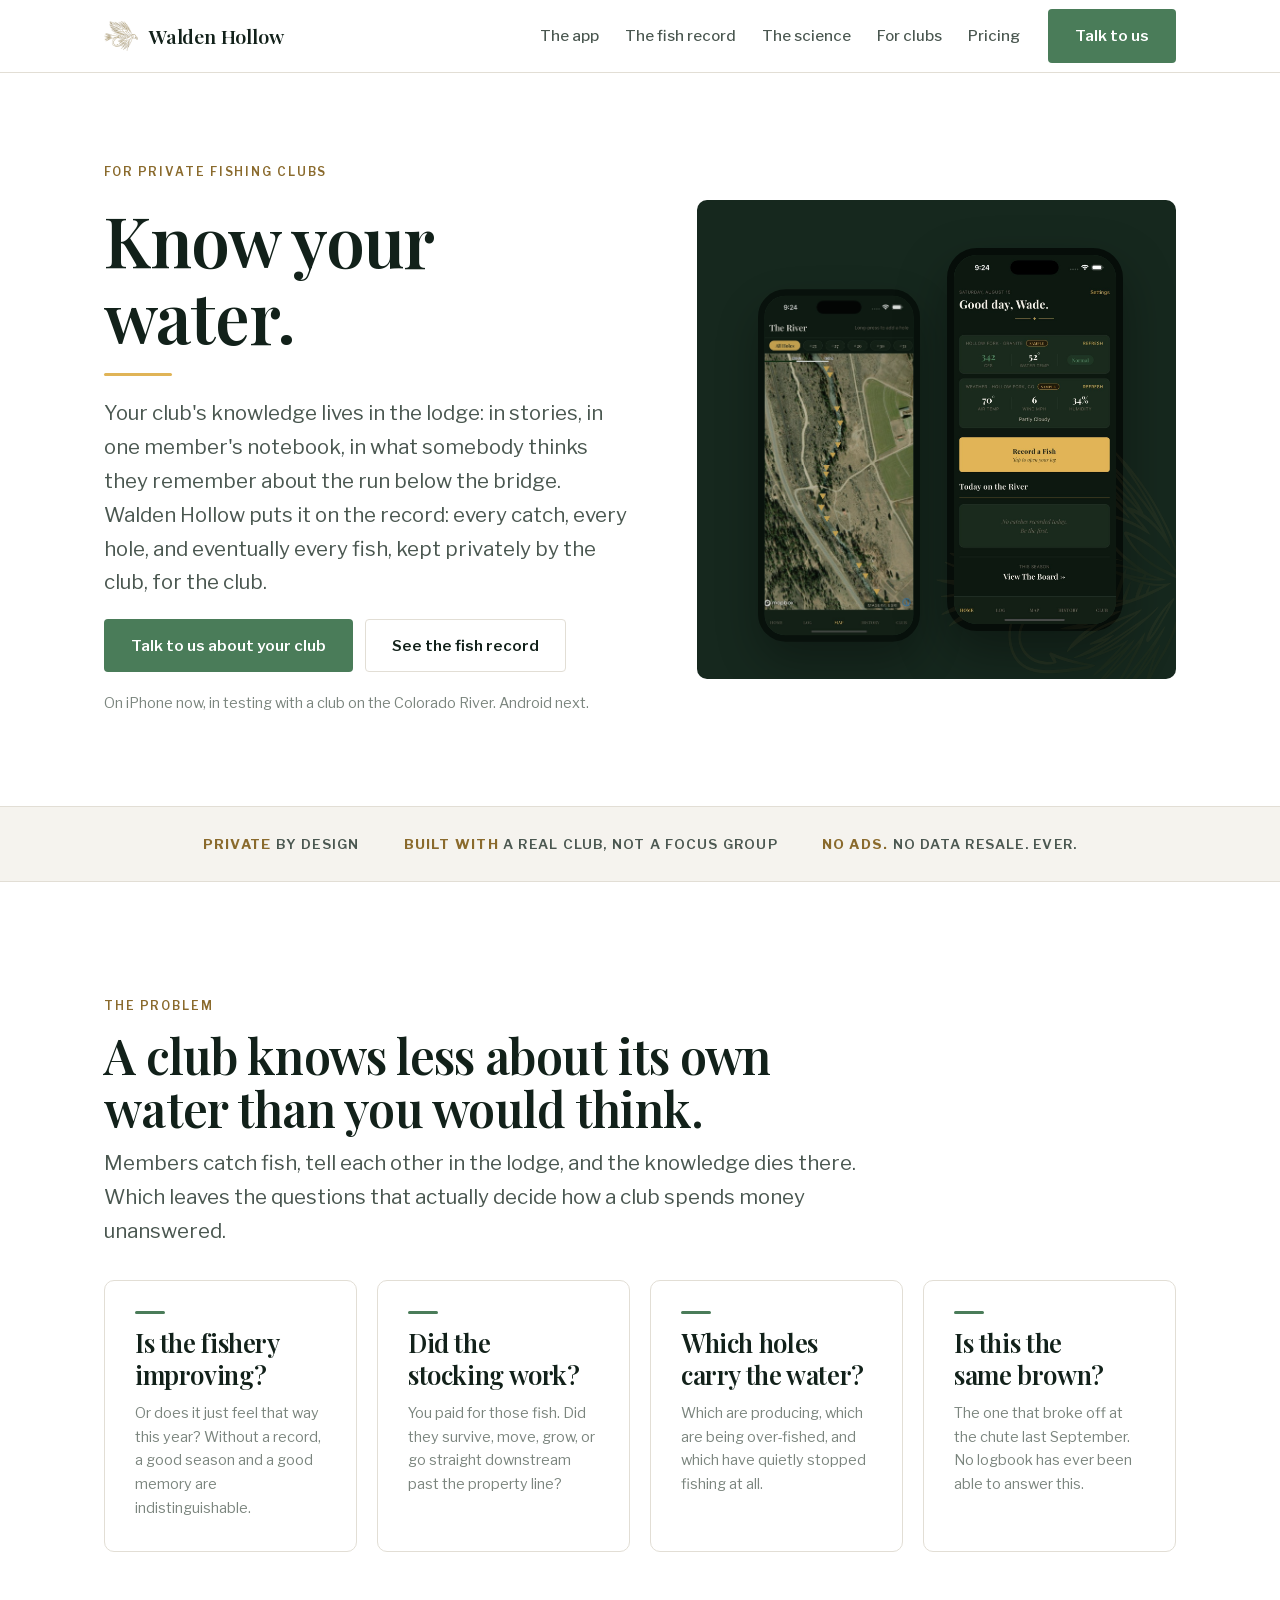
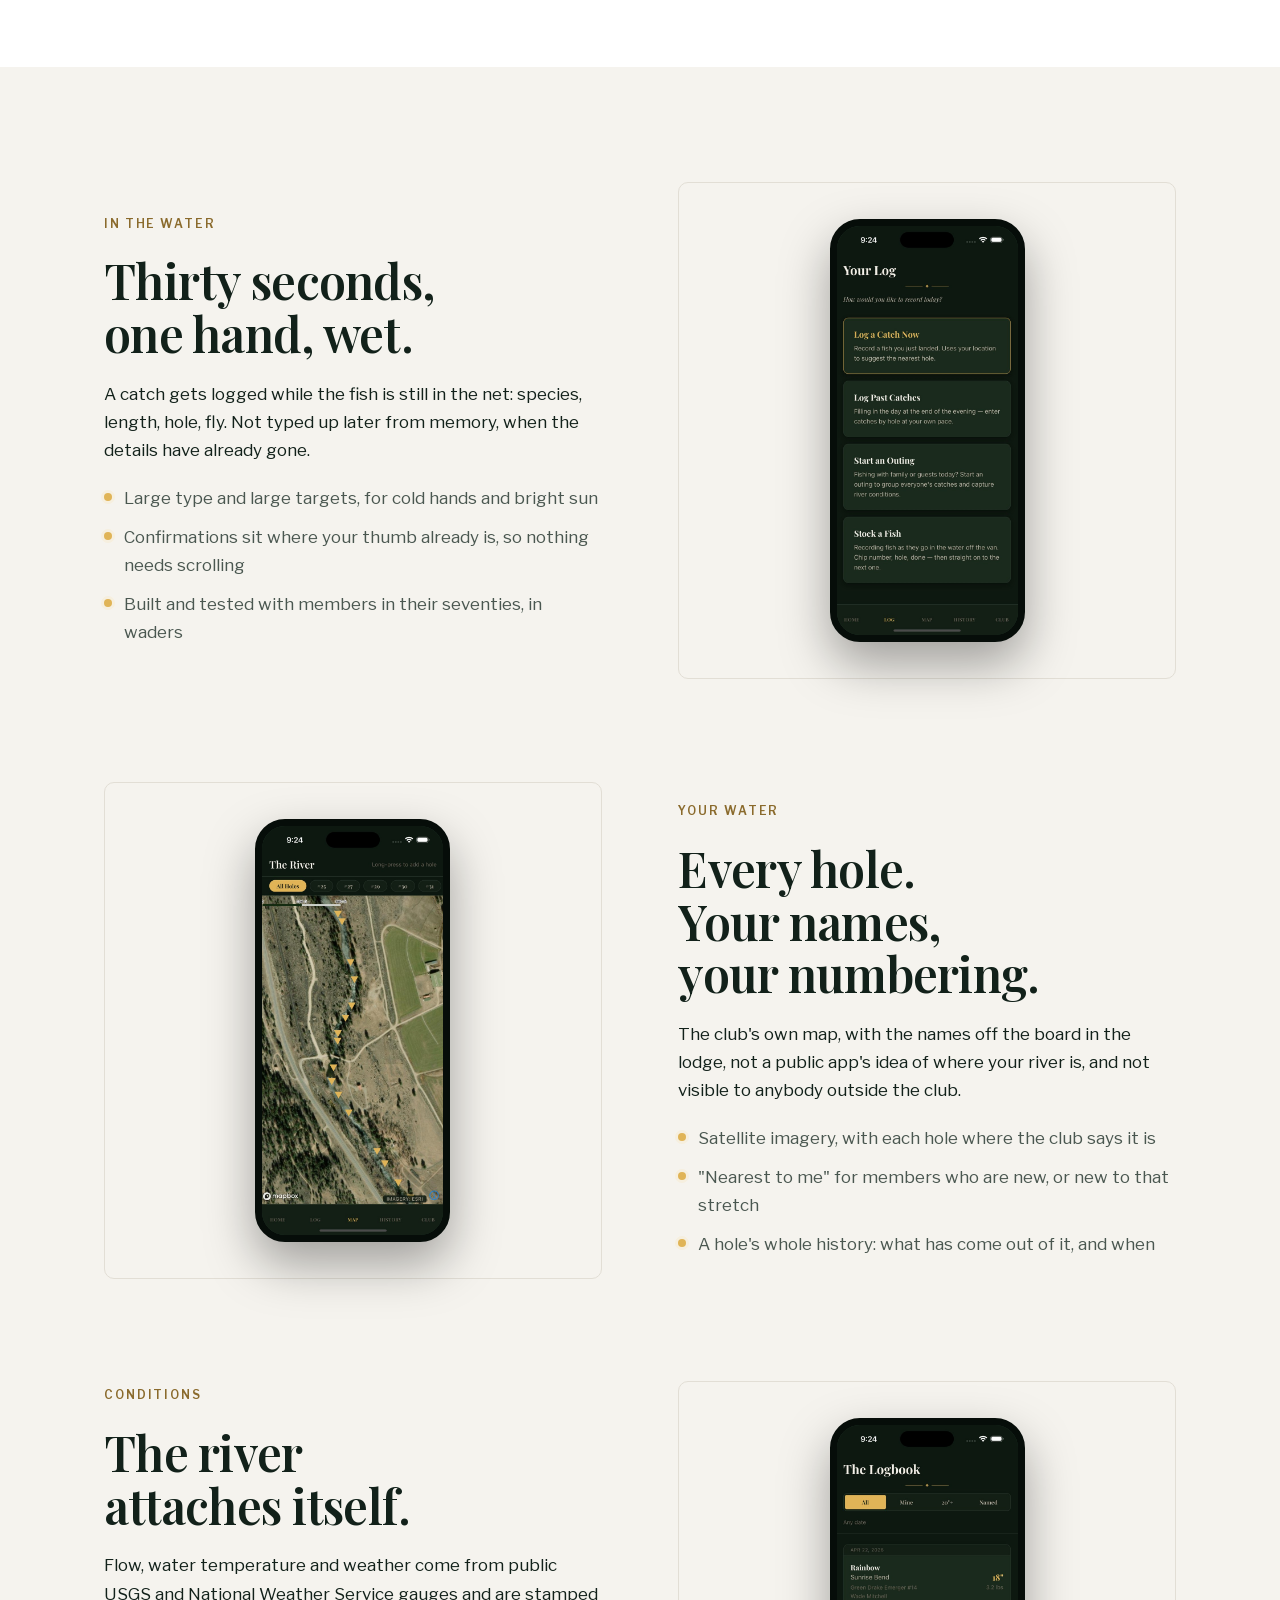
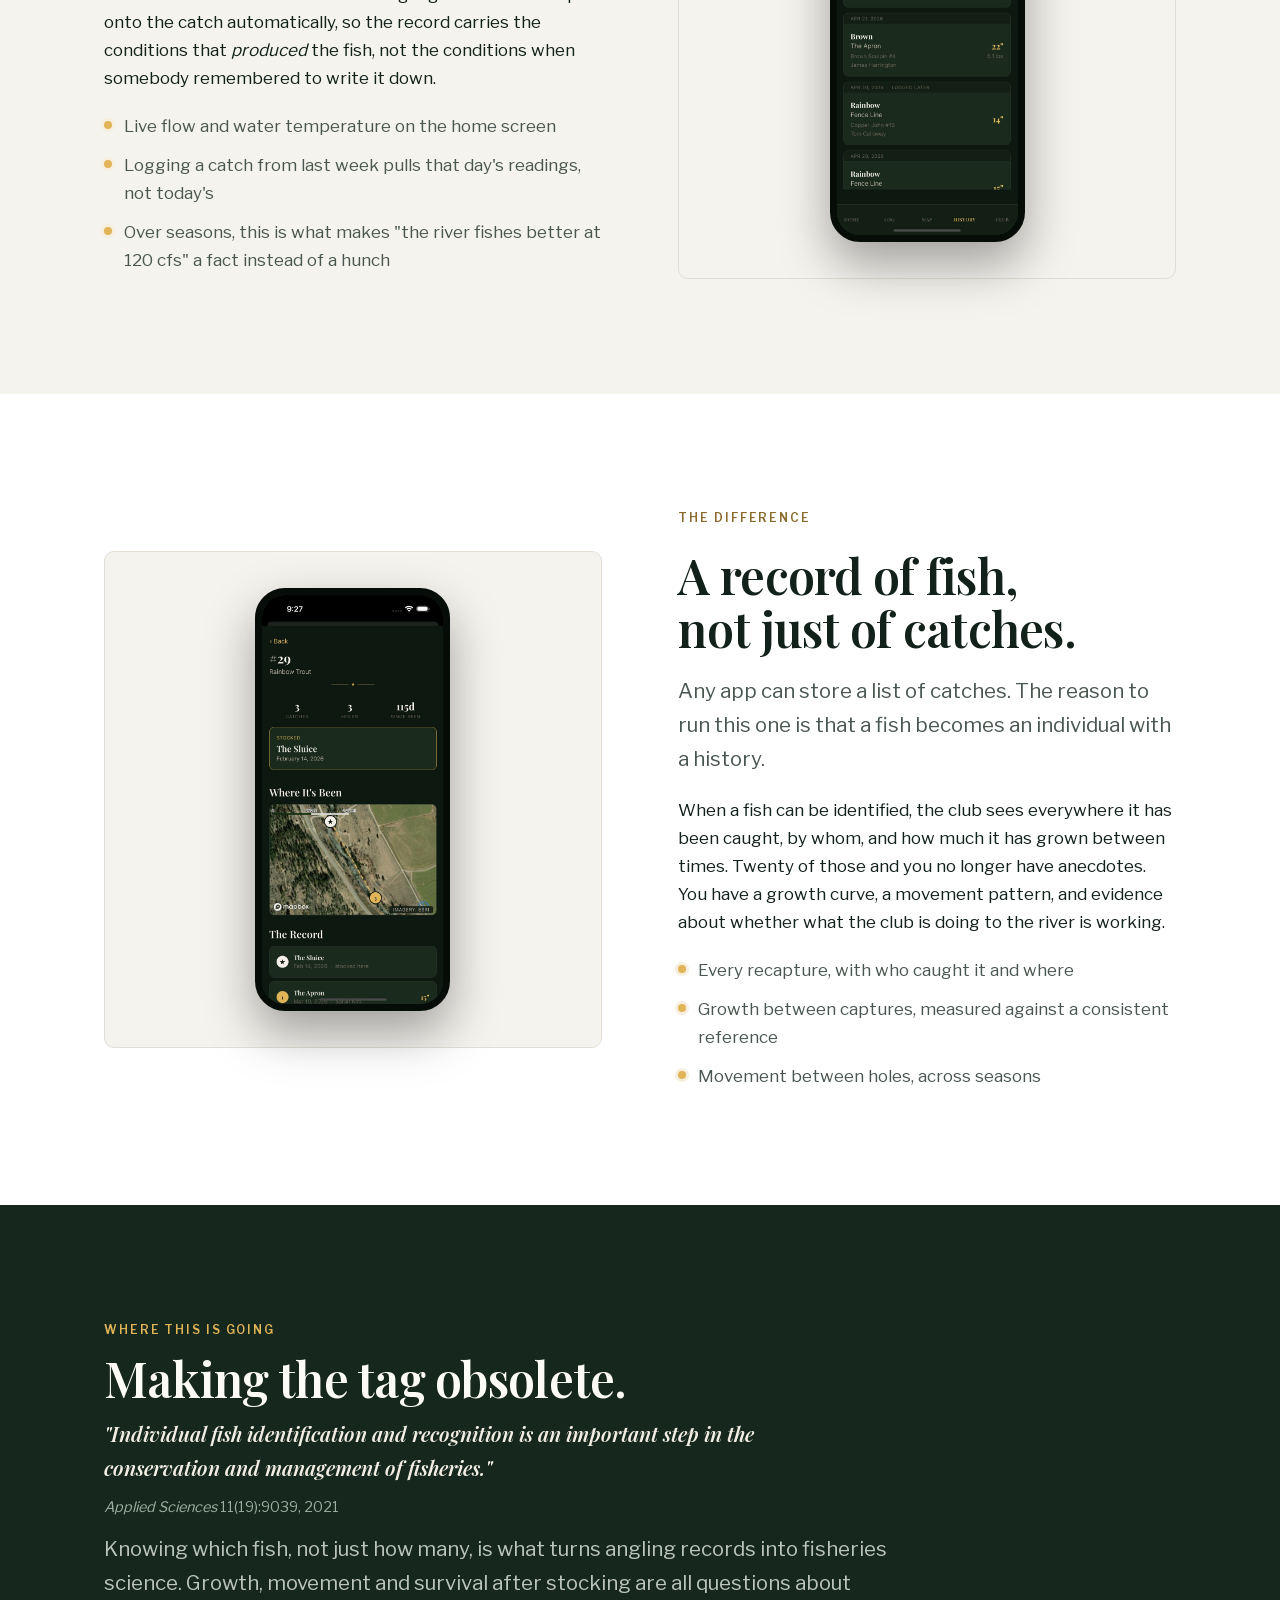
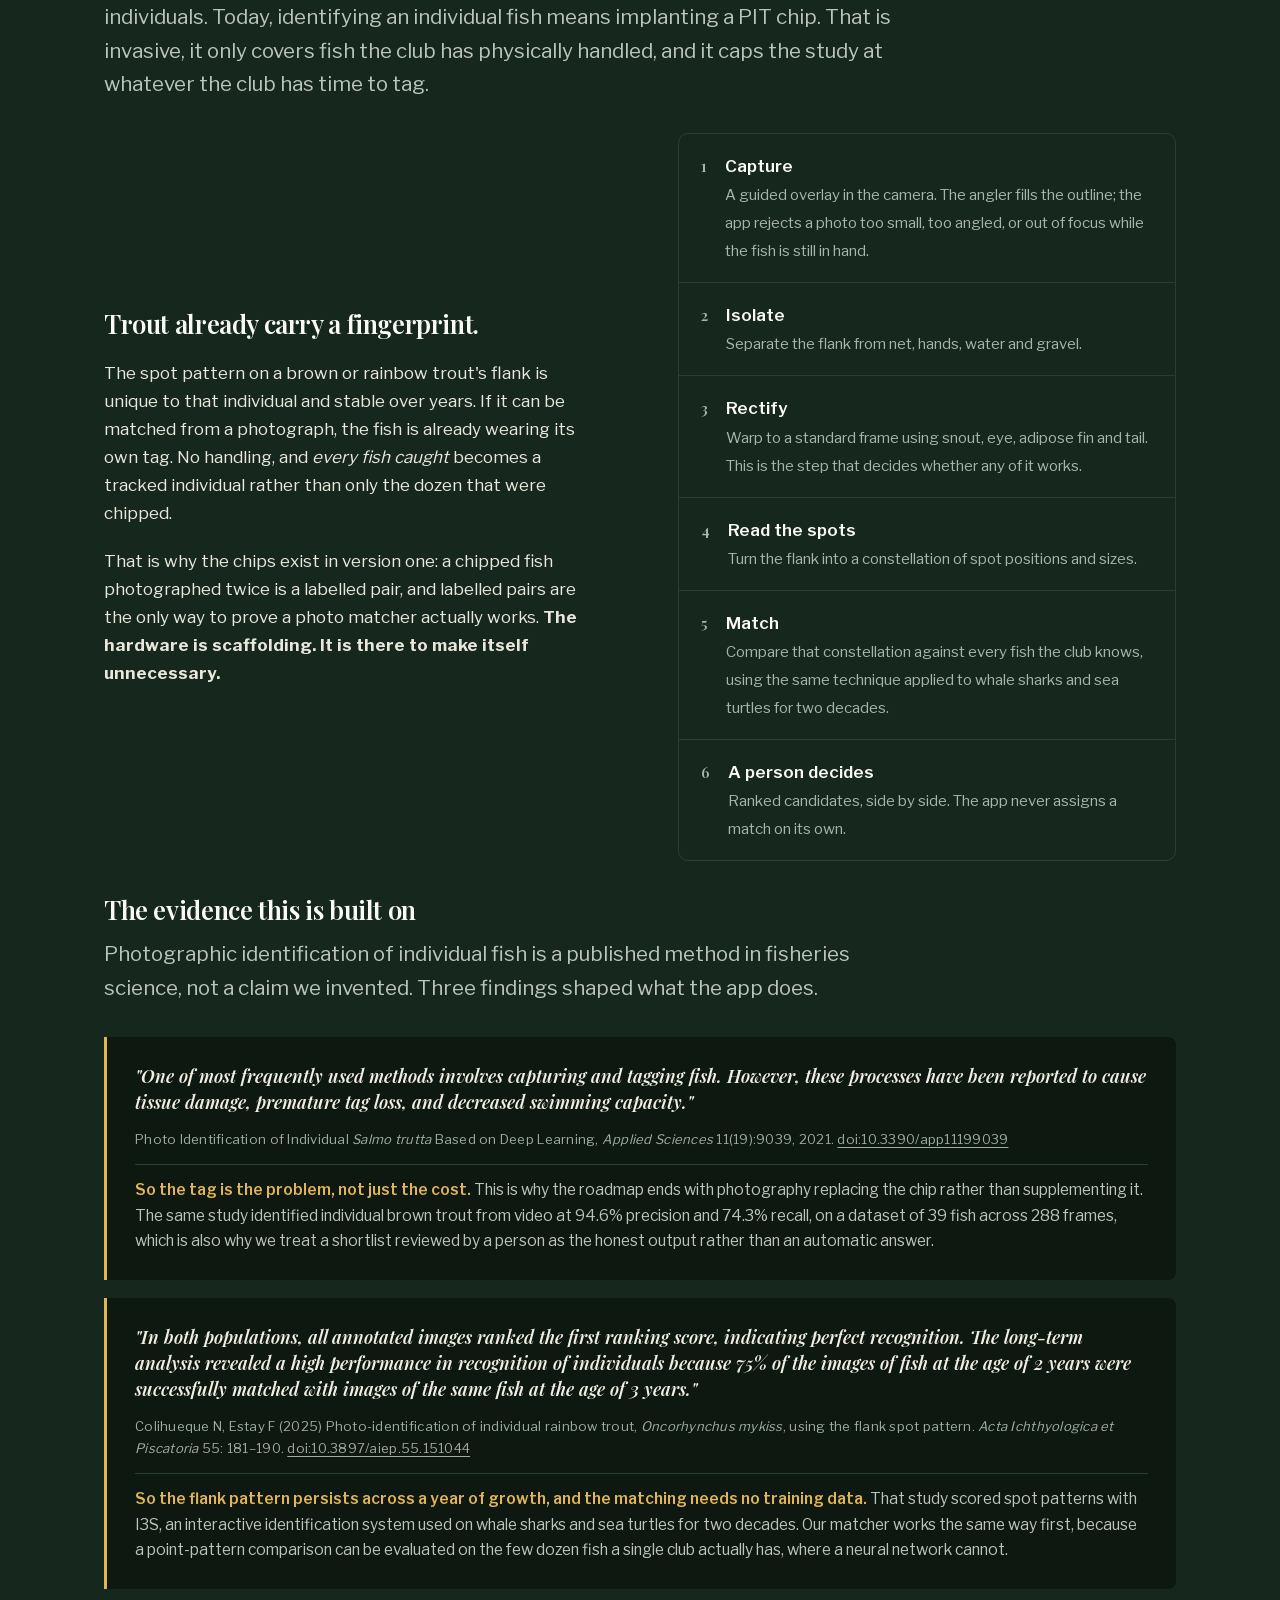
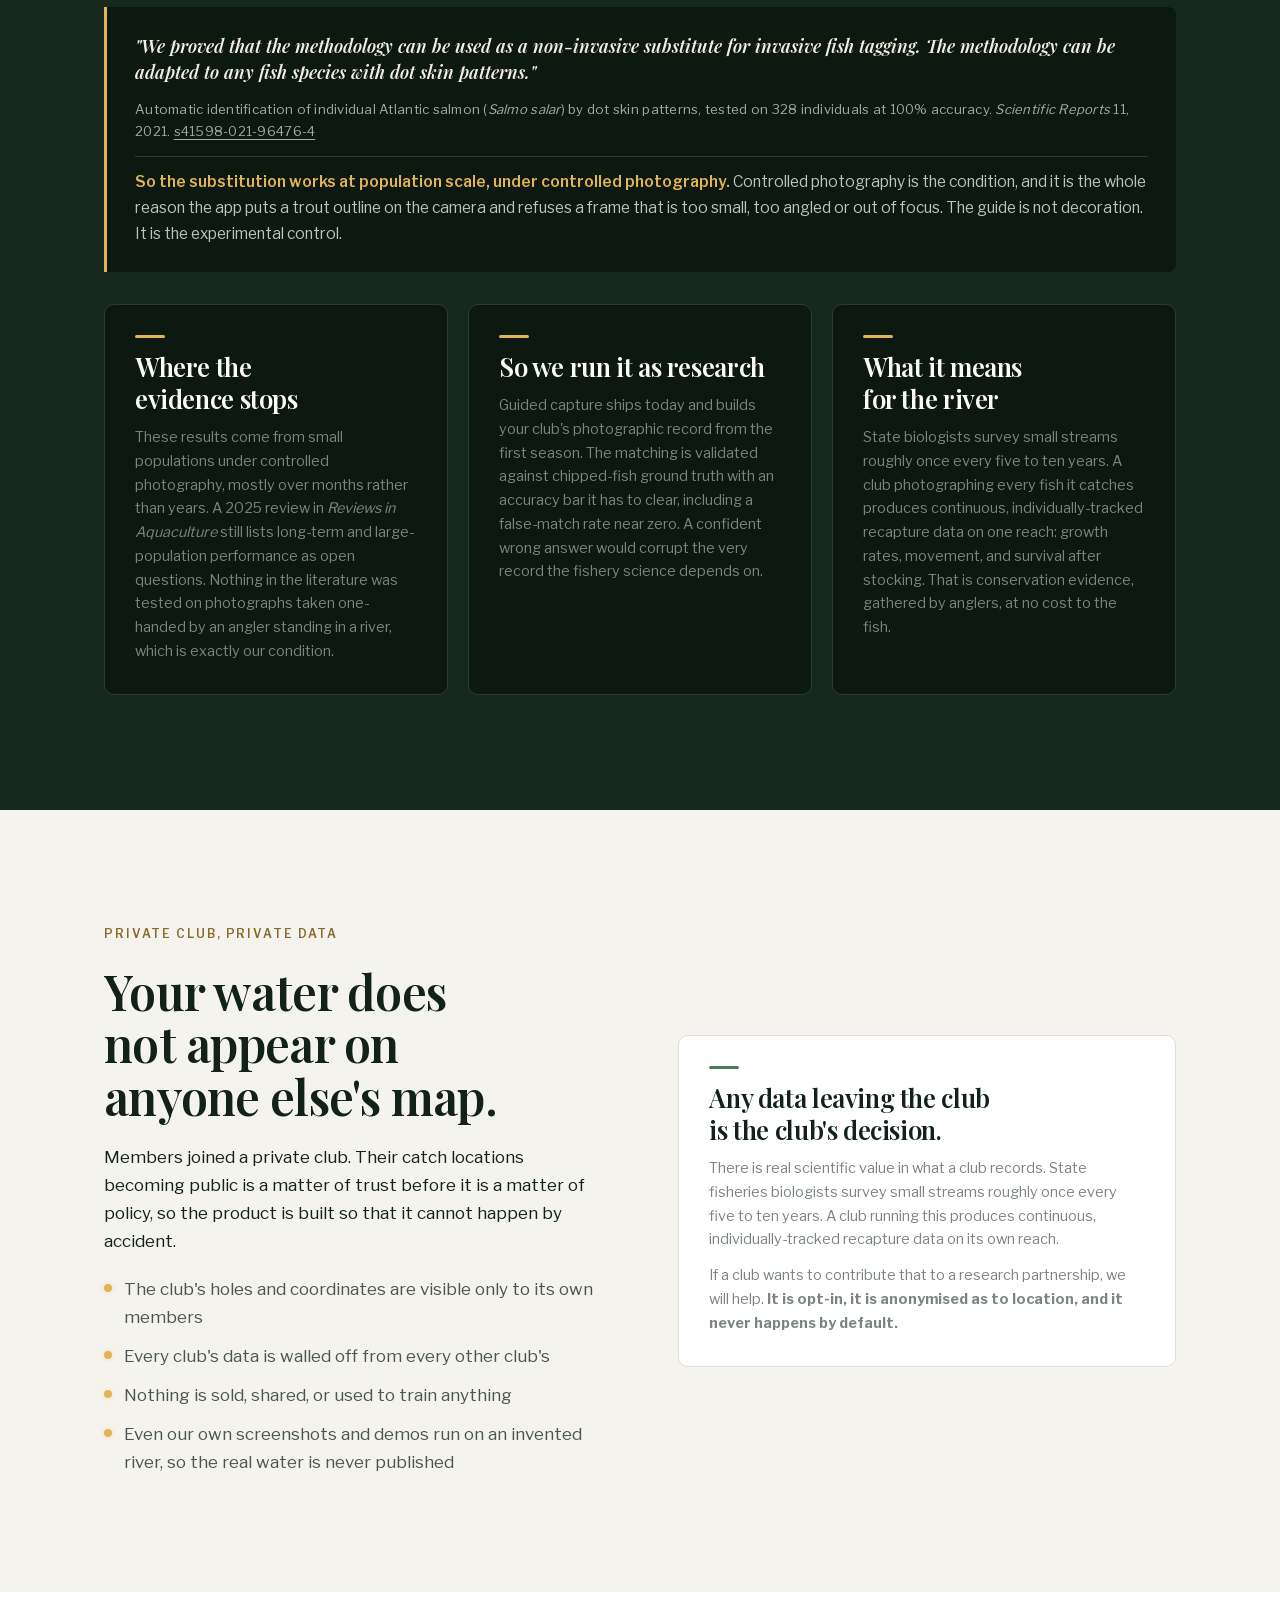
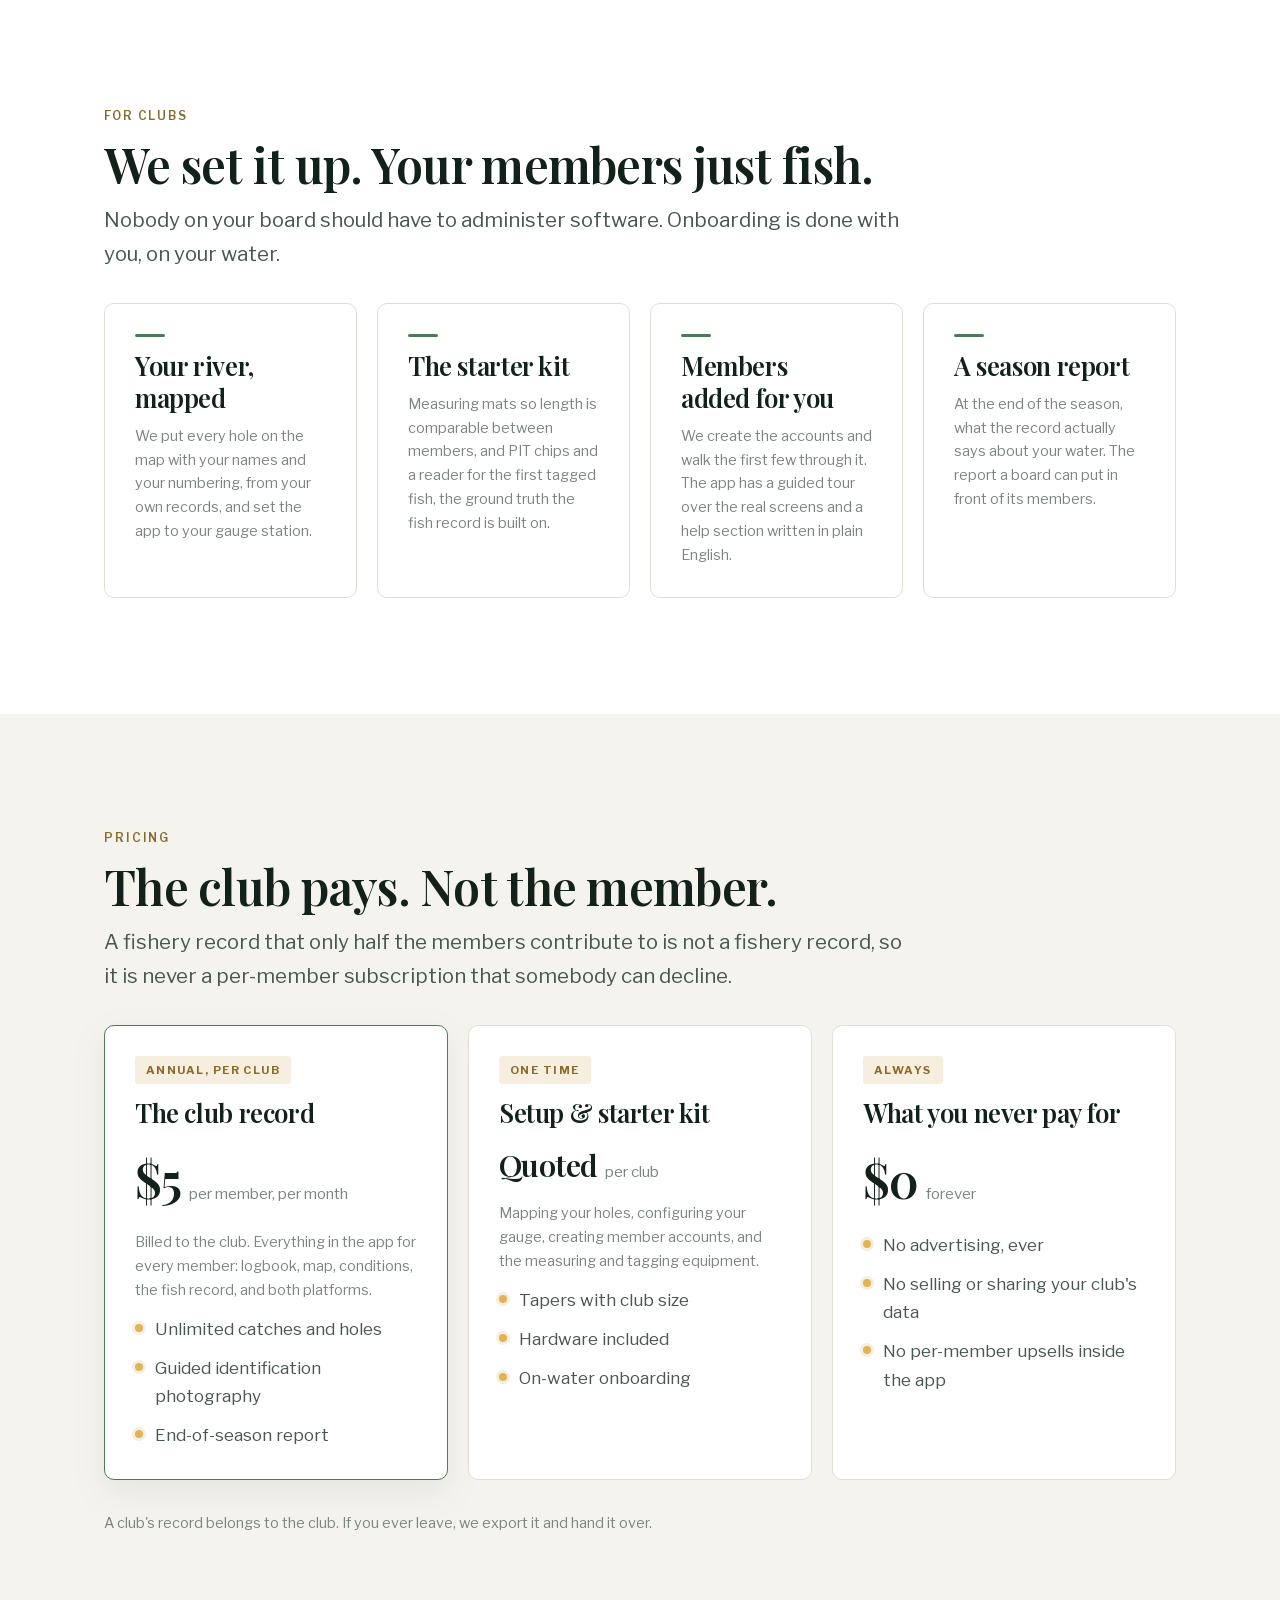
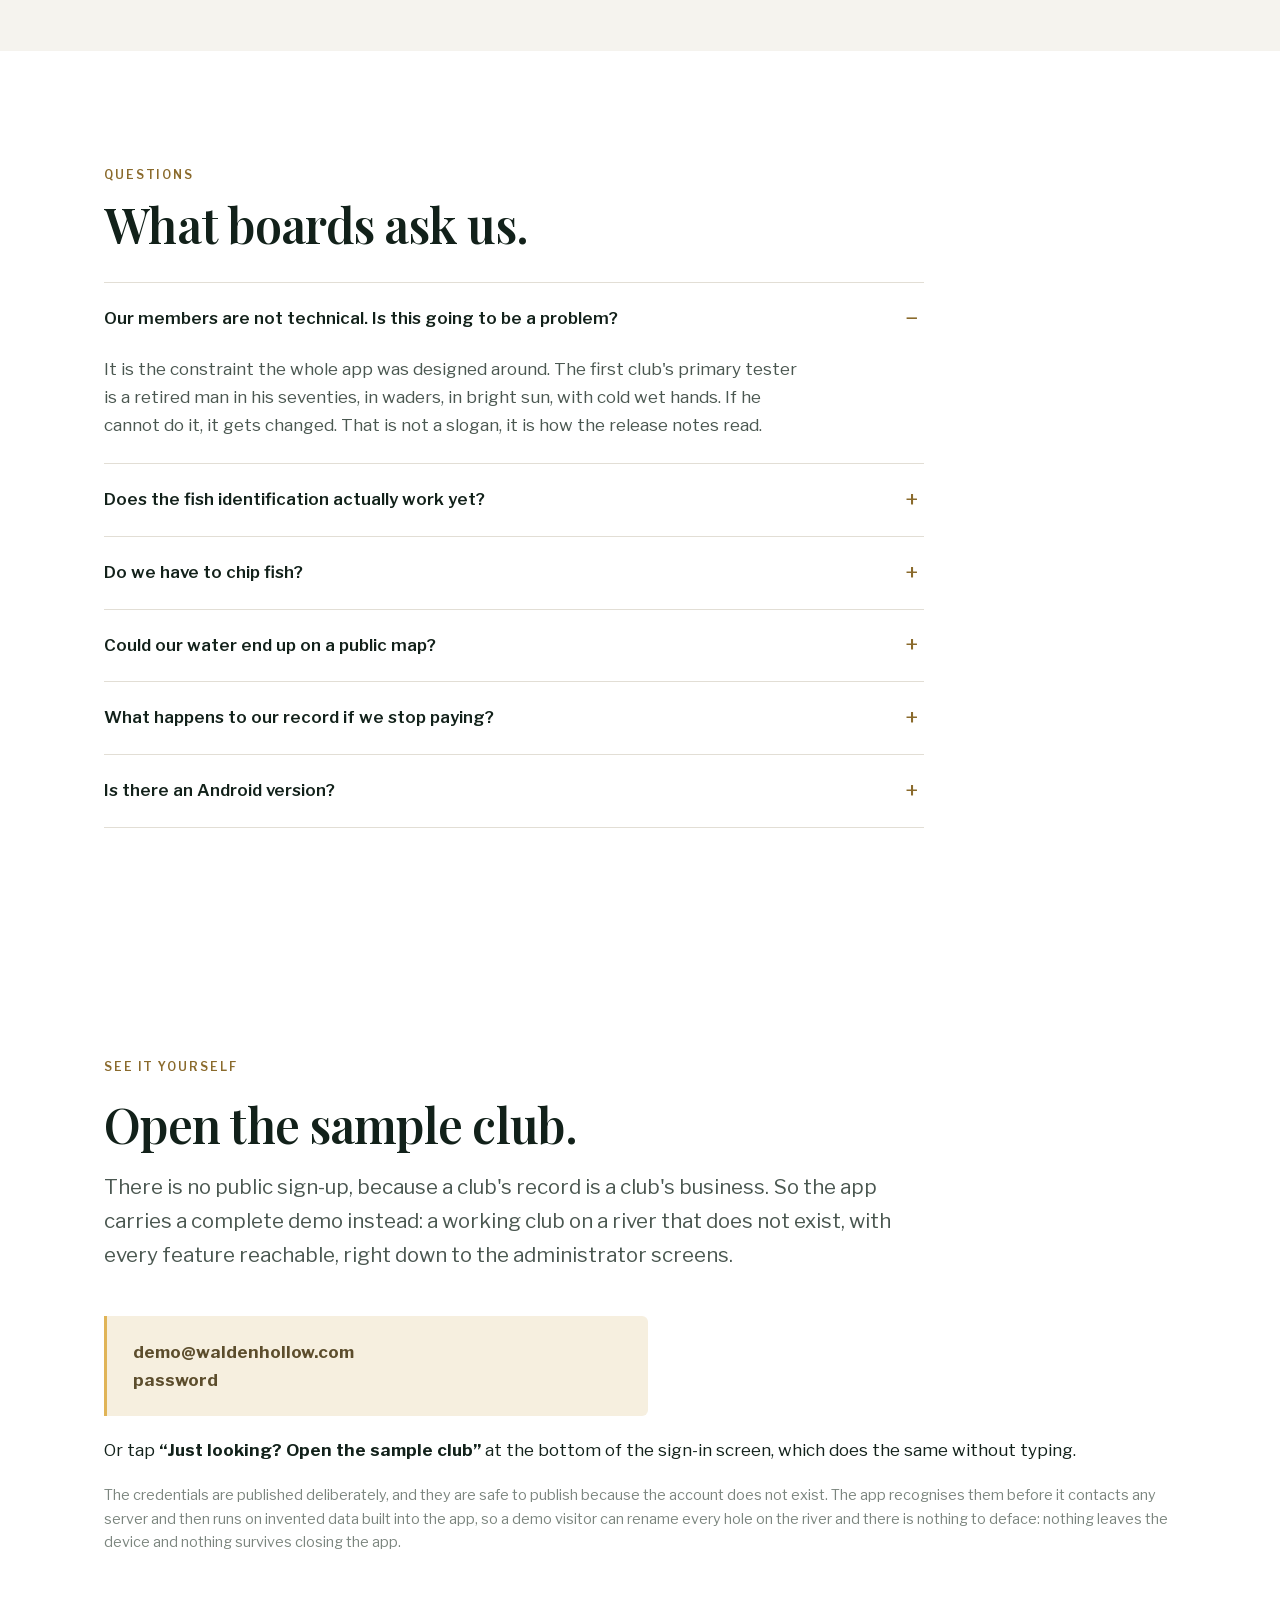
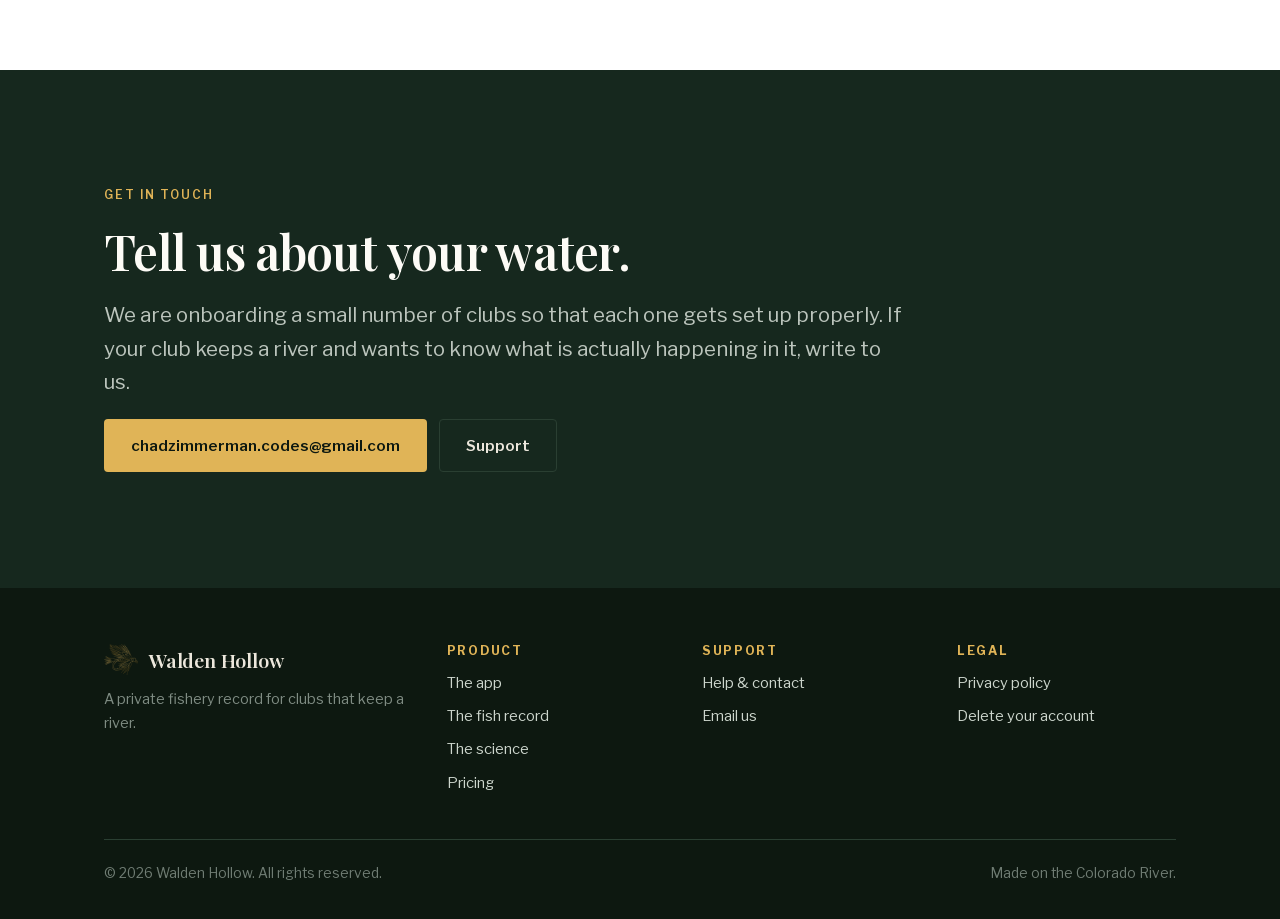
==== commit 41b028ea: "docs: say what deletion actually does, and open the demo The published policy described the opposite" ====
--- a/index.html
+++ b/index.html
@@ -425,7 +425,8 @@
               </p>
             </div>
           </div>
-        </section>
+        </div>
+      </section>
 
       <!-- ---------------------------------------------------- privacy -->
       <section class="band band--stone">
@@ -639,6 +640,38 @@
         </div>
       </section>
 
+      <!-- ---------------------------------------------------- demo -->
+      <section class="band" id="demo">
+        <div class="shell stack">
+          <p class="eyebrow">See it yourself</p>
+          <h2>Open the sample club.</h2>
+          <p class="lede">
+            There is no public sign-up, because a club's record is a club's
+            business. So the app carries a complete demo instead: a working club
+            on a river that does not exist, with every feature reachable, right
+            down to the administrator screens.
+          </p>
+          <div class="callout" style="max-width: 34rem">
+            <p style="margin: 0">
+              <strong>demo@waldenhollow.com</strong><br />
+              <strong>password</strong>
+            </p>
+          </div>
+          <p>
+            Or tap <strong>&ldquo;Just looking? Open the sample club&rdquo;</strong> at the
+            bottom of the sign-in screen, which does the same without typing.
+          </p>
+          <p class="small">
+            The credentials are published deliberately, and they are safe to
+            publish because the account does not exist. The app recognises them
+            before it contacts any server and then runs on invented data built
+            into the app, so a demo visitor can rename every hole on the river and
+            there is nothing to deface: nothing leaves the device and nothing
+            survives closing the app.
+          </p>
+        </div>
+      </section>
+
       <!-- ---------------------------------------------------- cta -->
       <section class="band band--forest" id="contact">
         <div class="shell stack">
@@ -650,8 +683,7 @@
             actually happening in it, write to us.
           </p>
           <div class="btn-row">
-            <!-- TODO: replace with the real support address before publishing. -->
-            <a class="btn btn--gold" href="mailto:hello@waldenhollow.app">hello@waldenhollow.app</a>
+                        <a class="btn btn--gold" href="mailto:chadzimmerman.codes@gmail.com">chadzimmerman.codes@gmail.com</a>
             <a class="btn btn--ghost" href="support.html" style="border-color: #2a3f32; color: #ece7dc">Support</a>
           </div>
         </div>
@@ -683,7 +715,7 @@
             <h4>Support</h4>
             <ul>
               <li><a href="support.html">Help &amp; contact</a></li>
-              <li><a href="mailto:hello@waldenhollow.app">Email us</a></li>
+              <li><a href="mailto:chadzimmerman.codes@gmail.com">Email us</a></li>
             </ul>
           </div>
           <div>
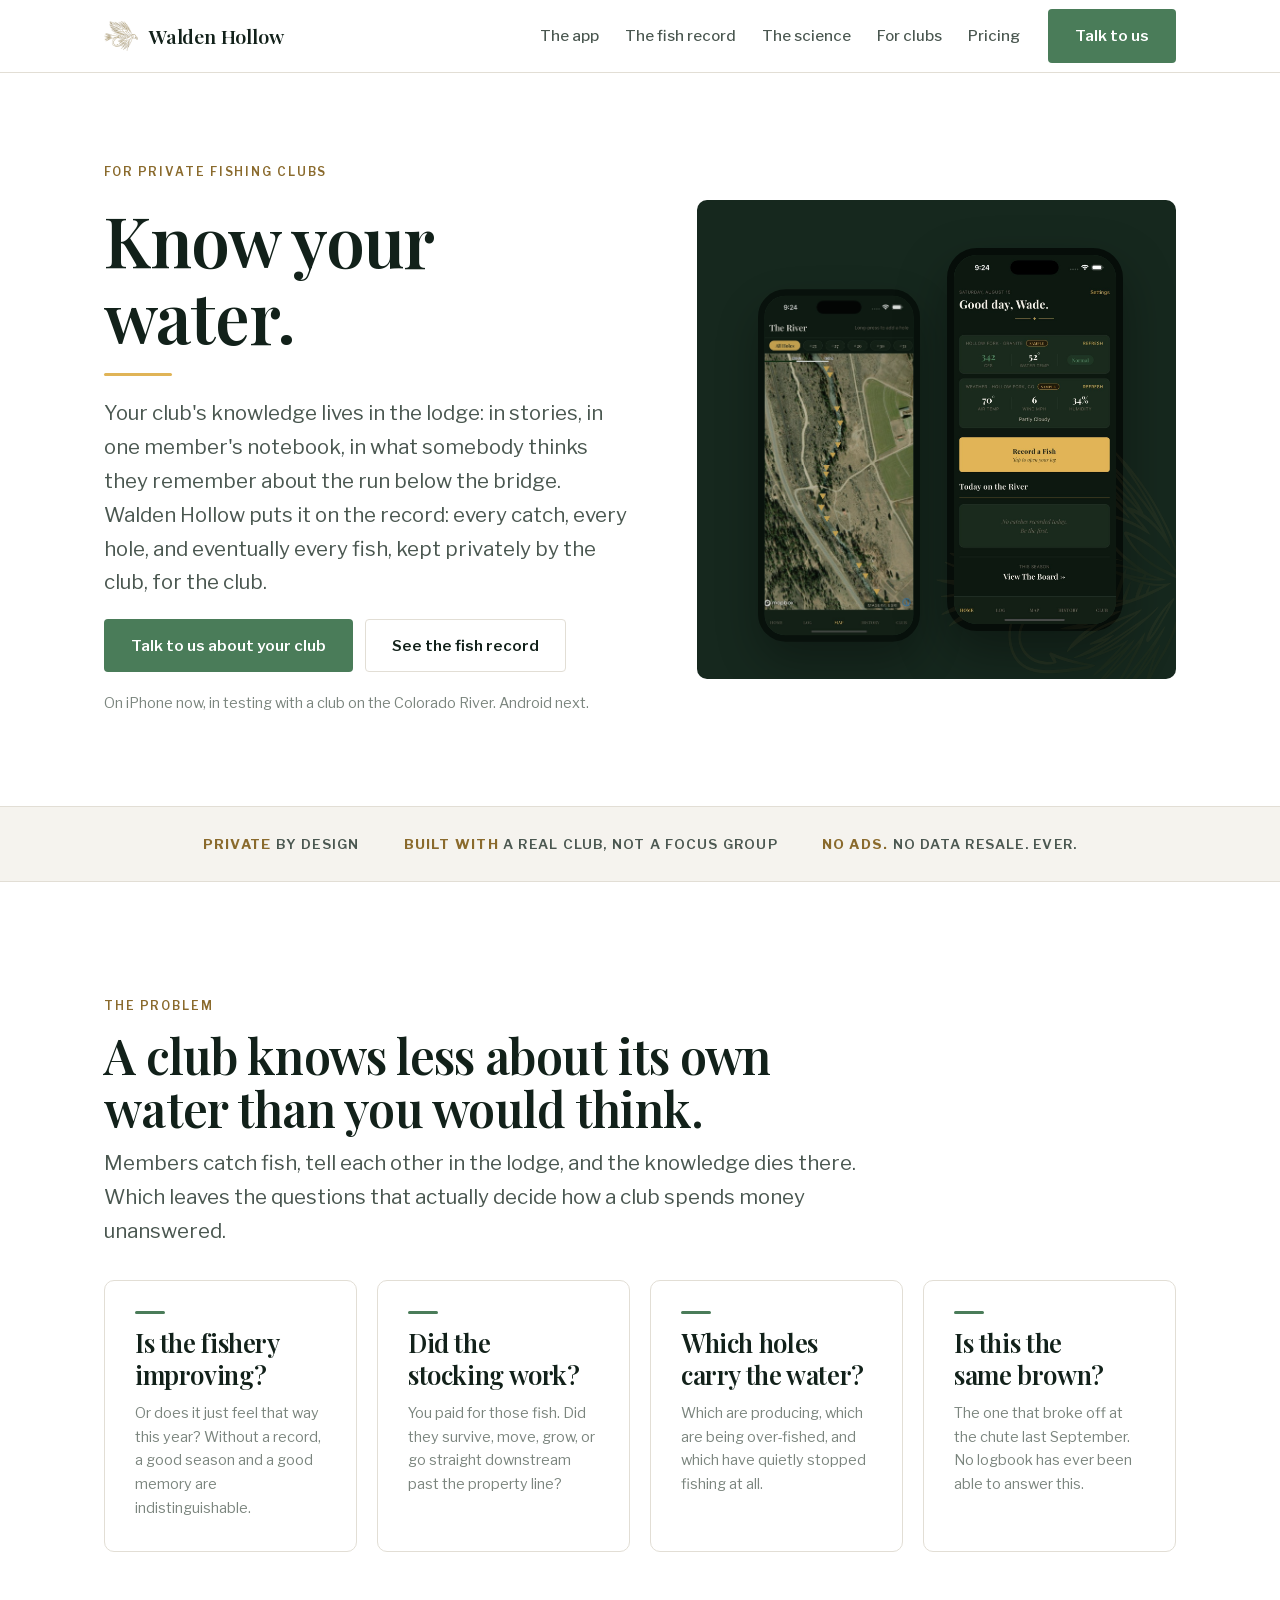
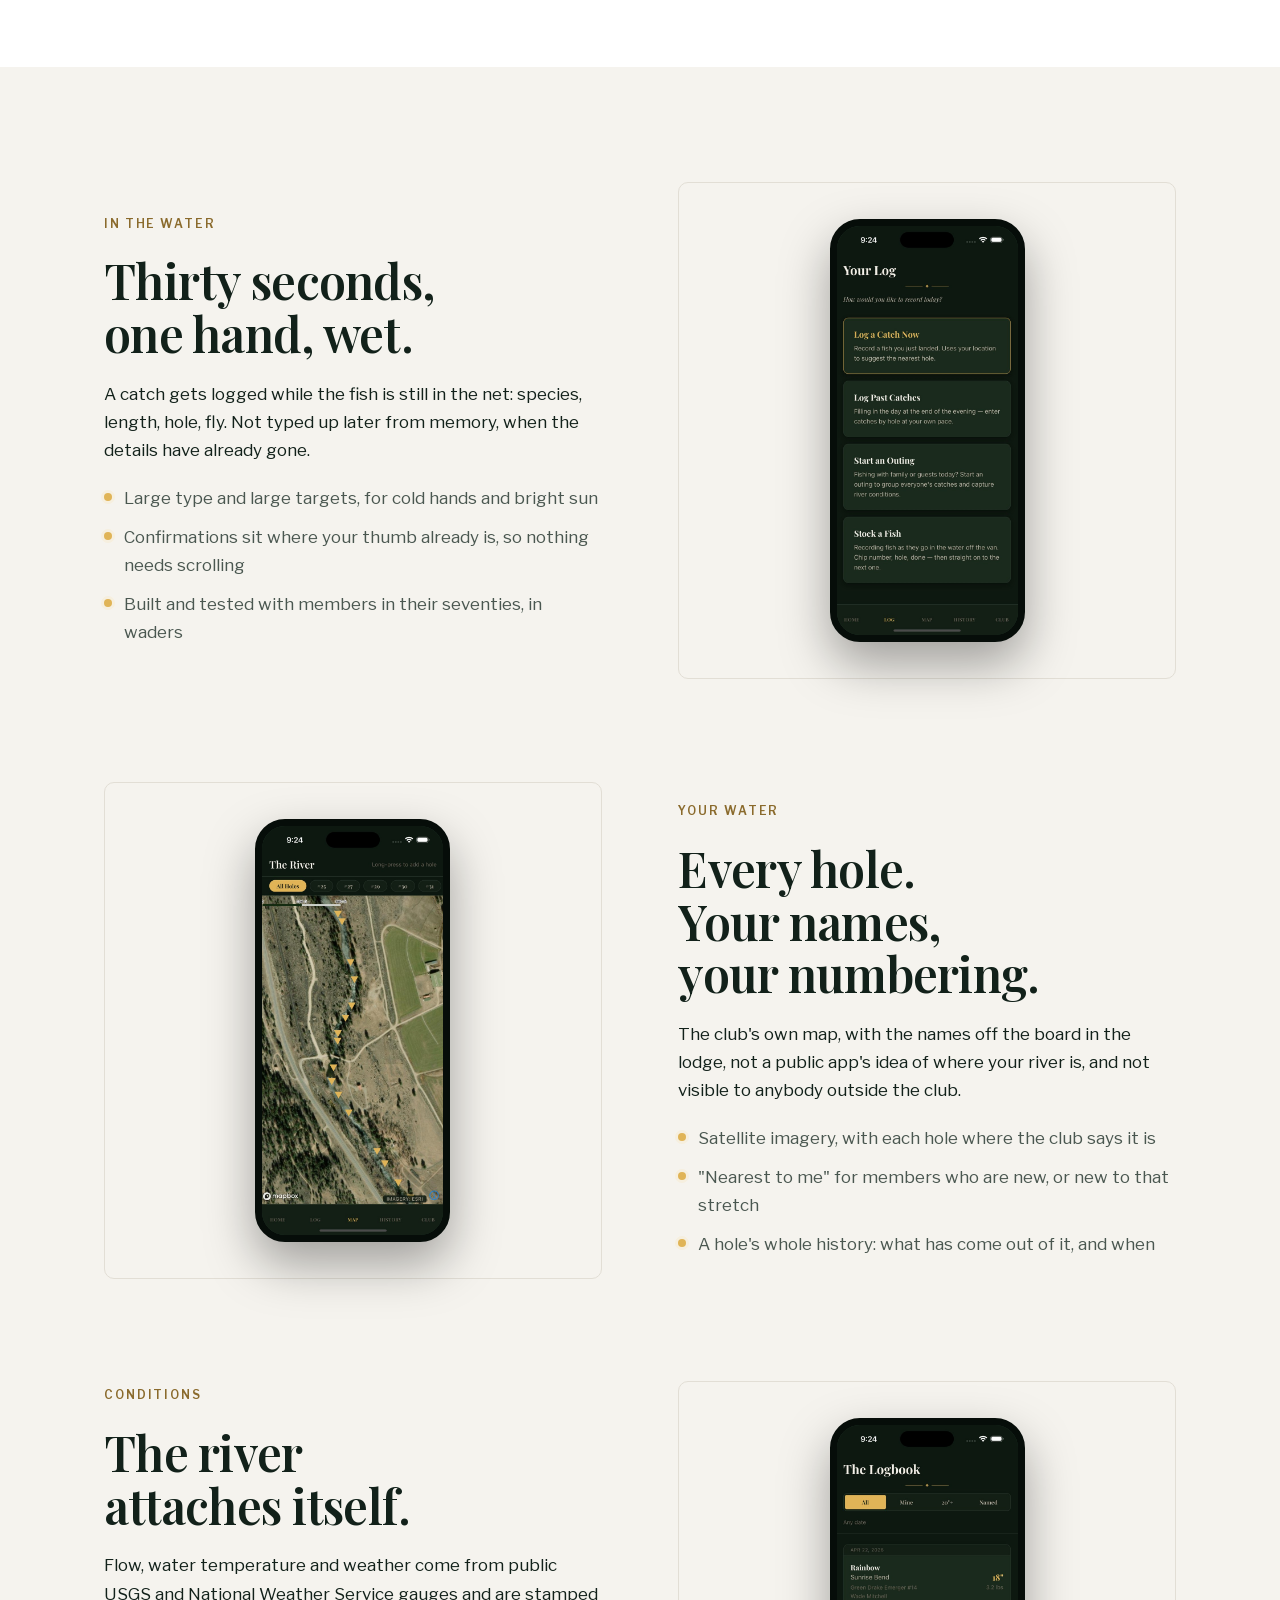
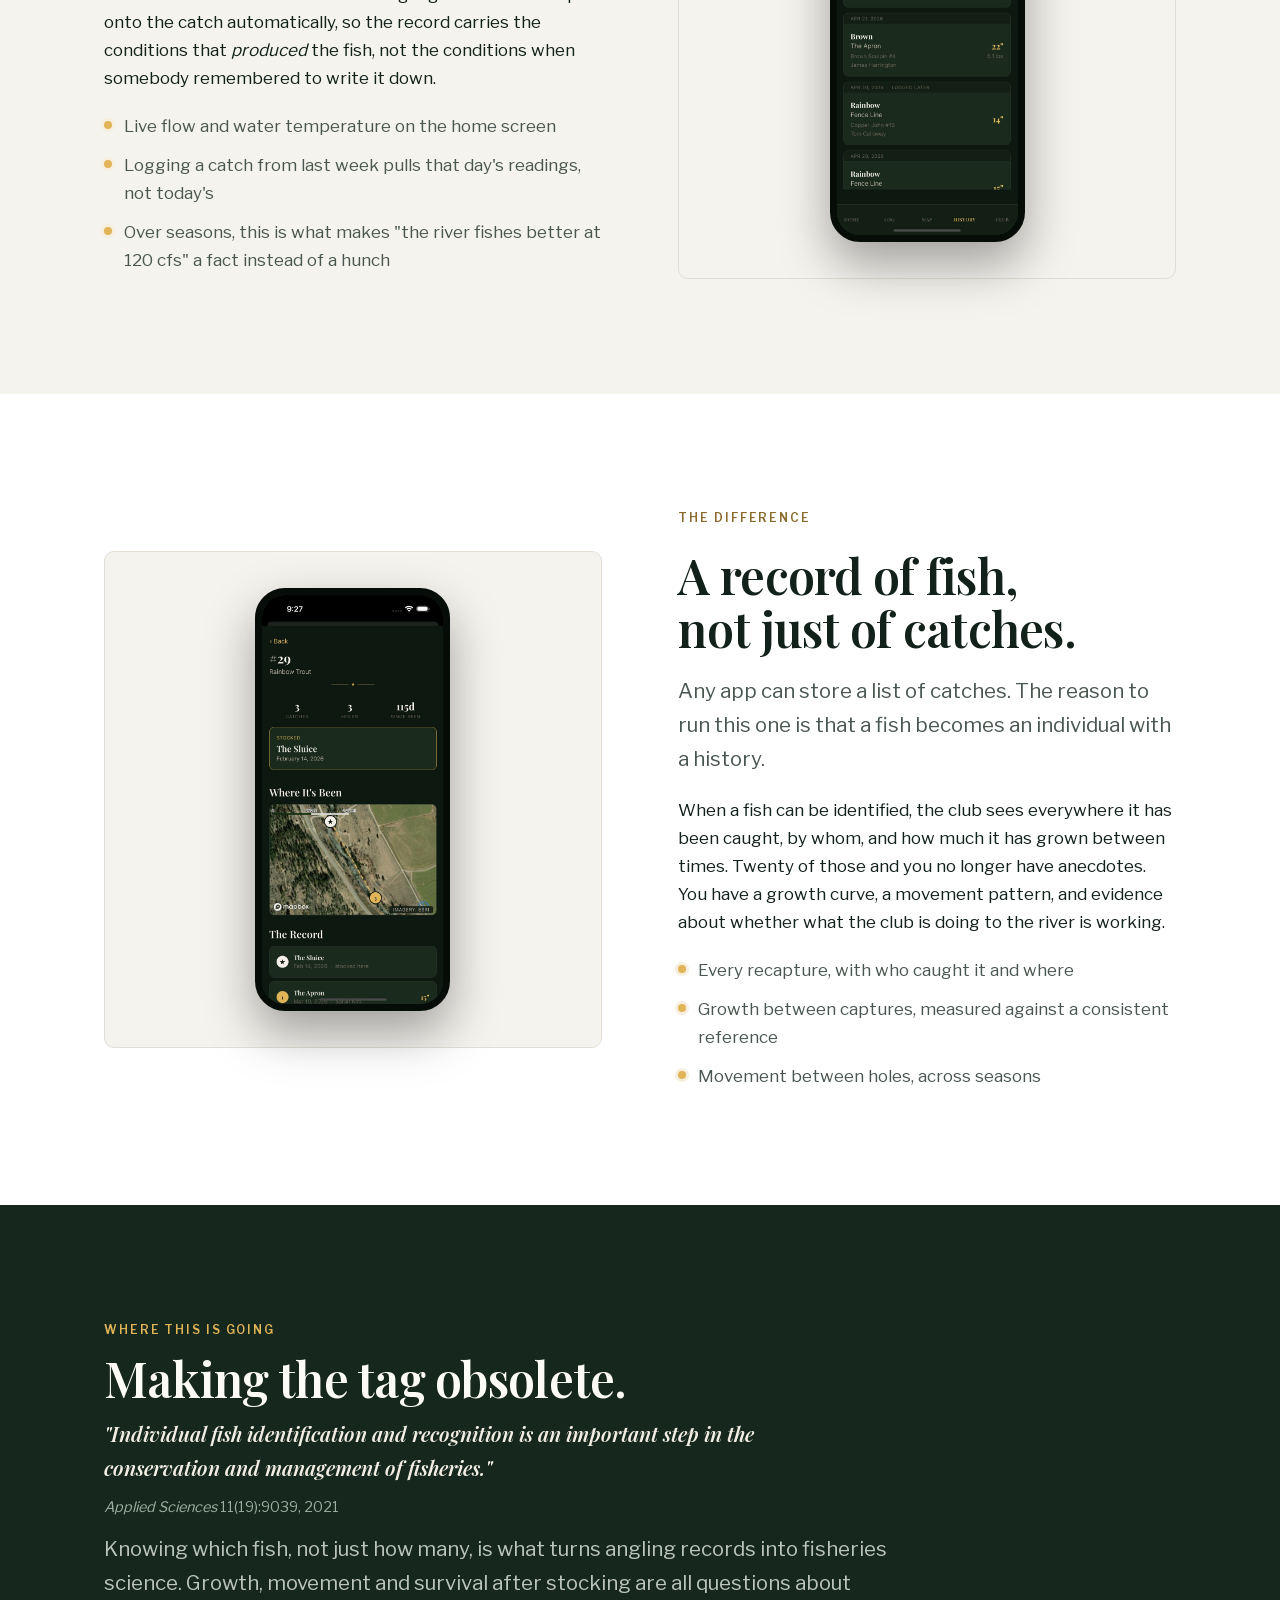
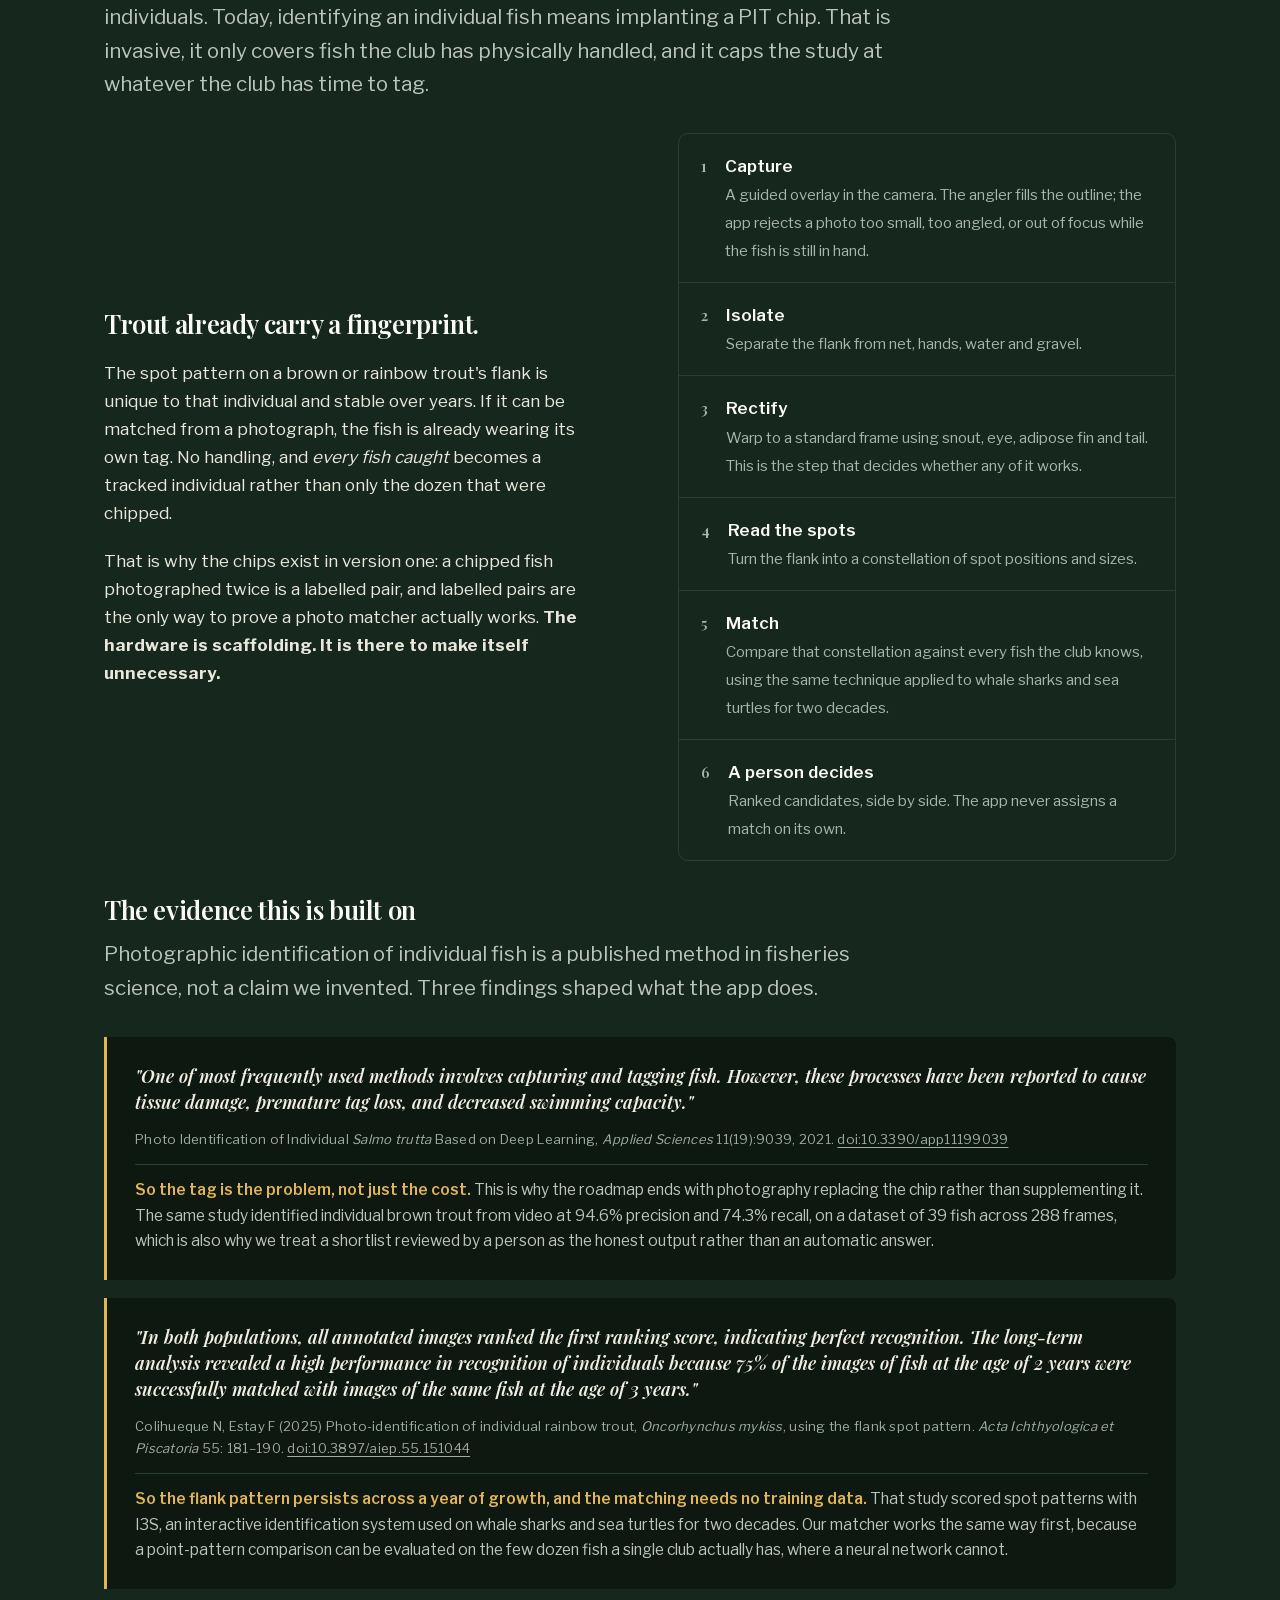
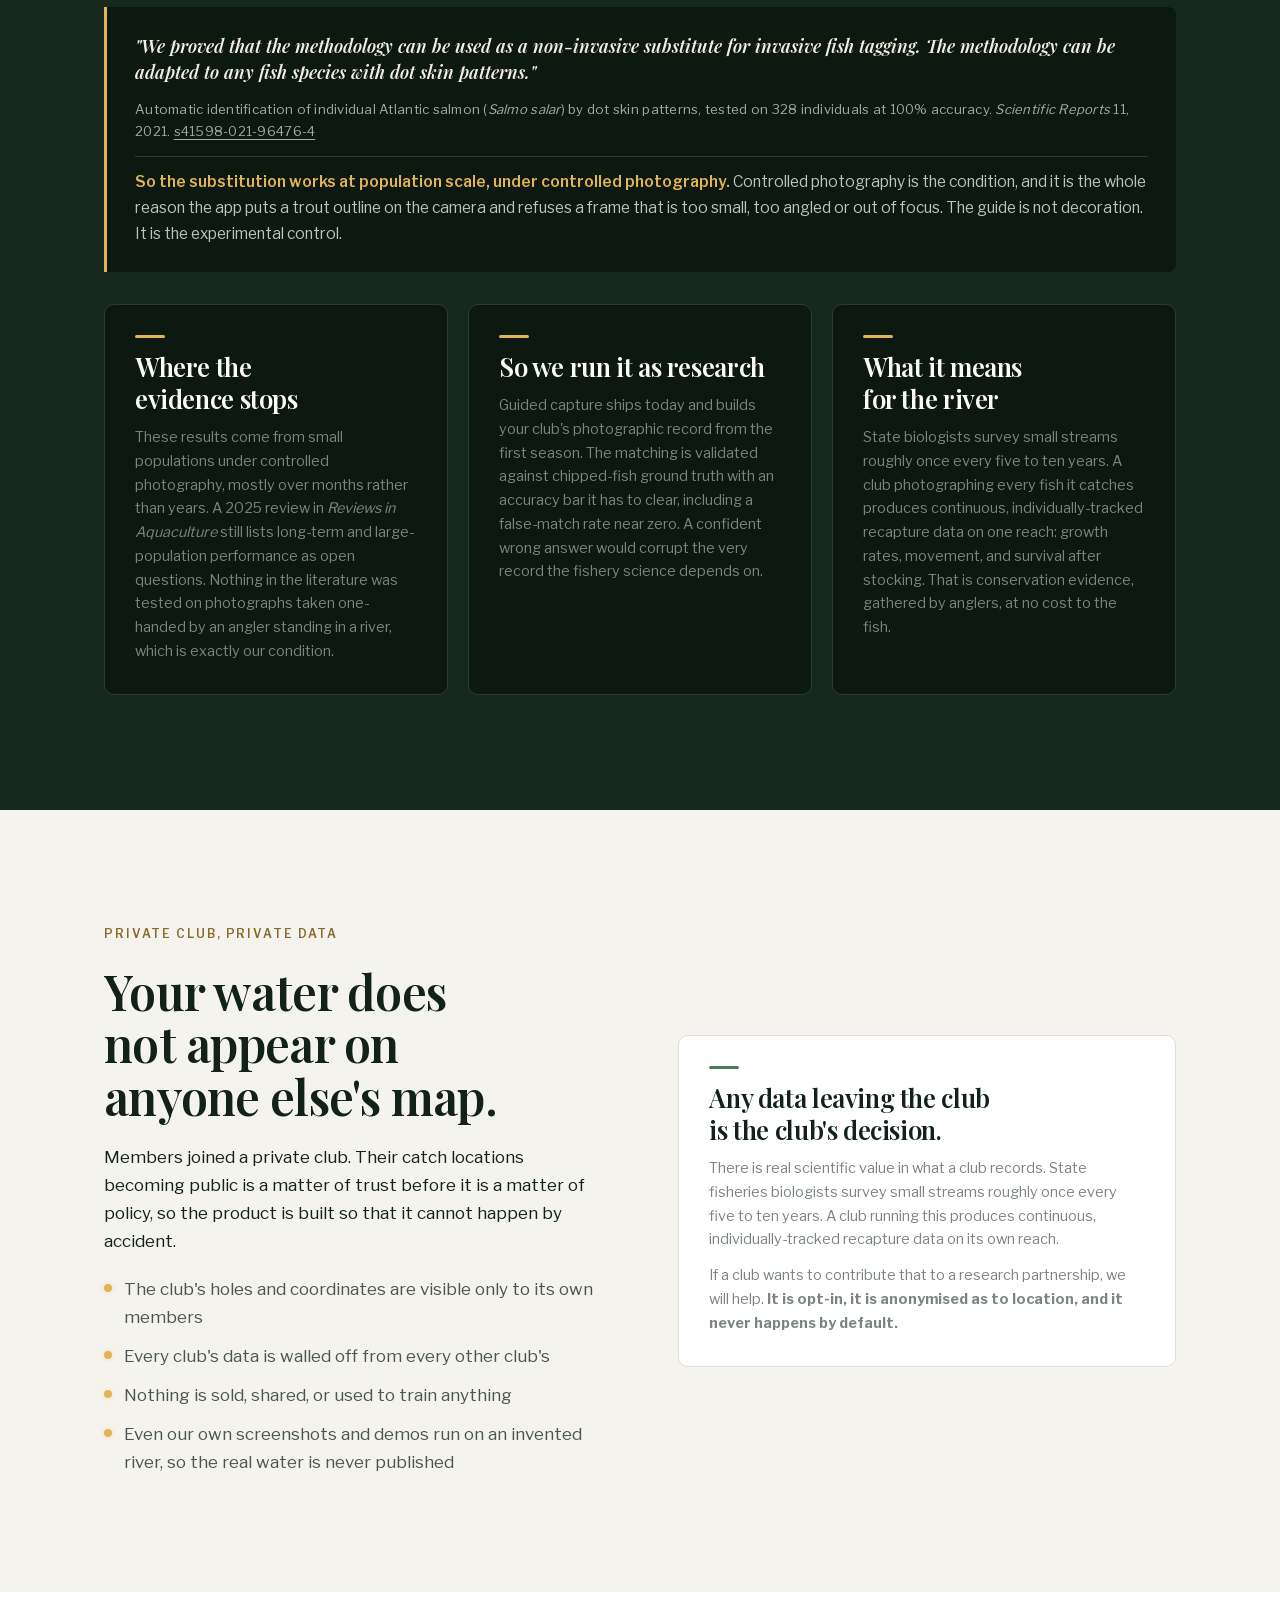
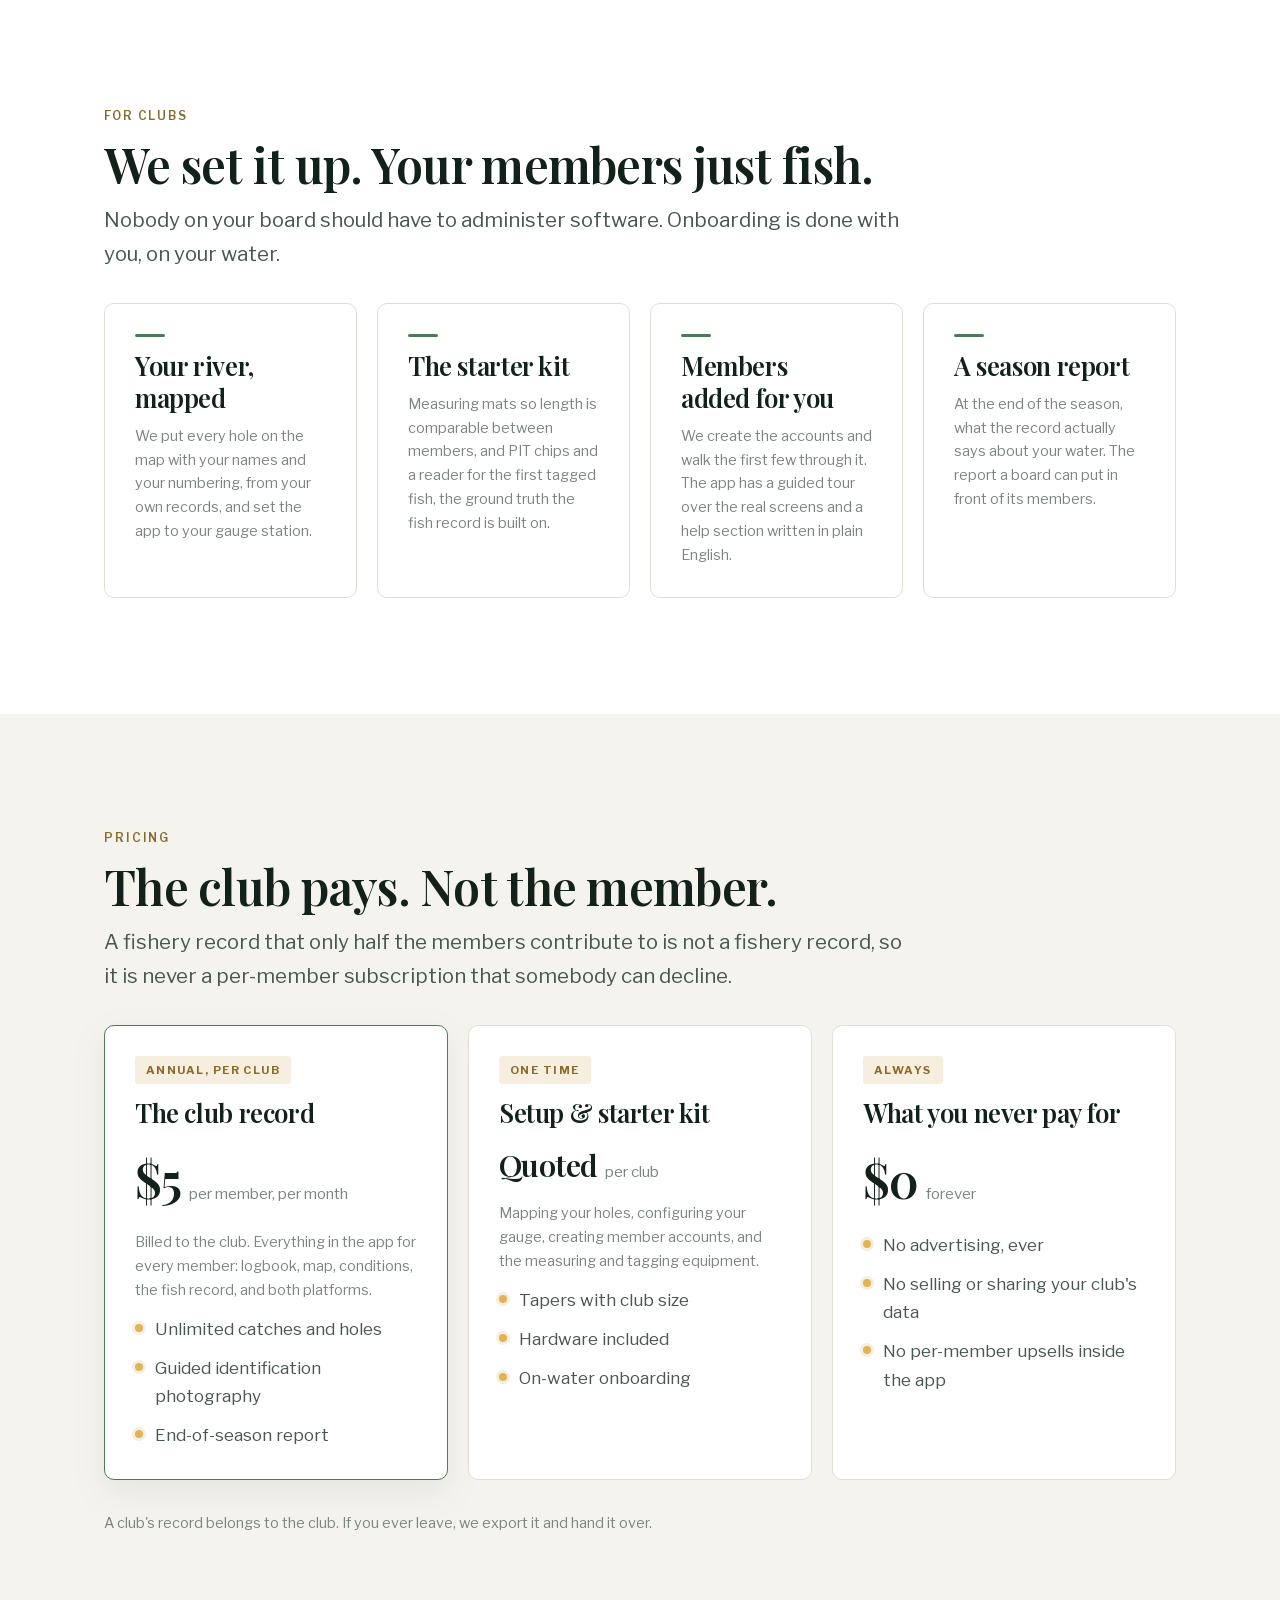
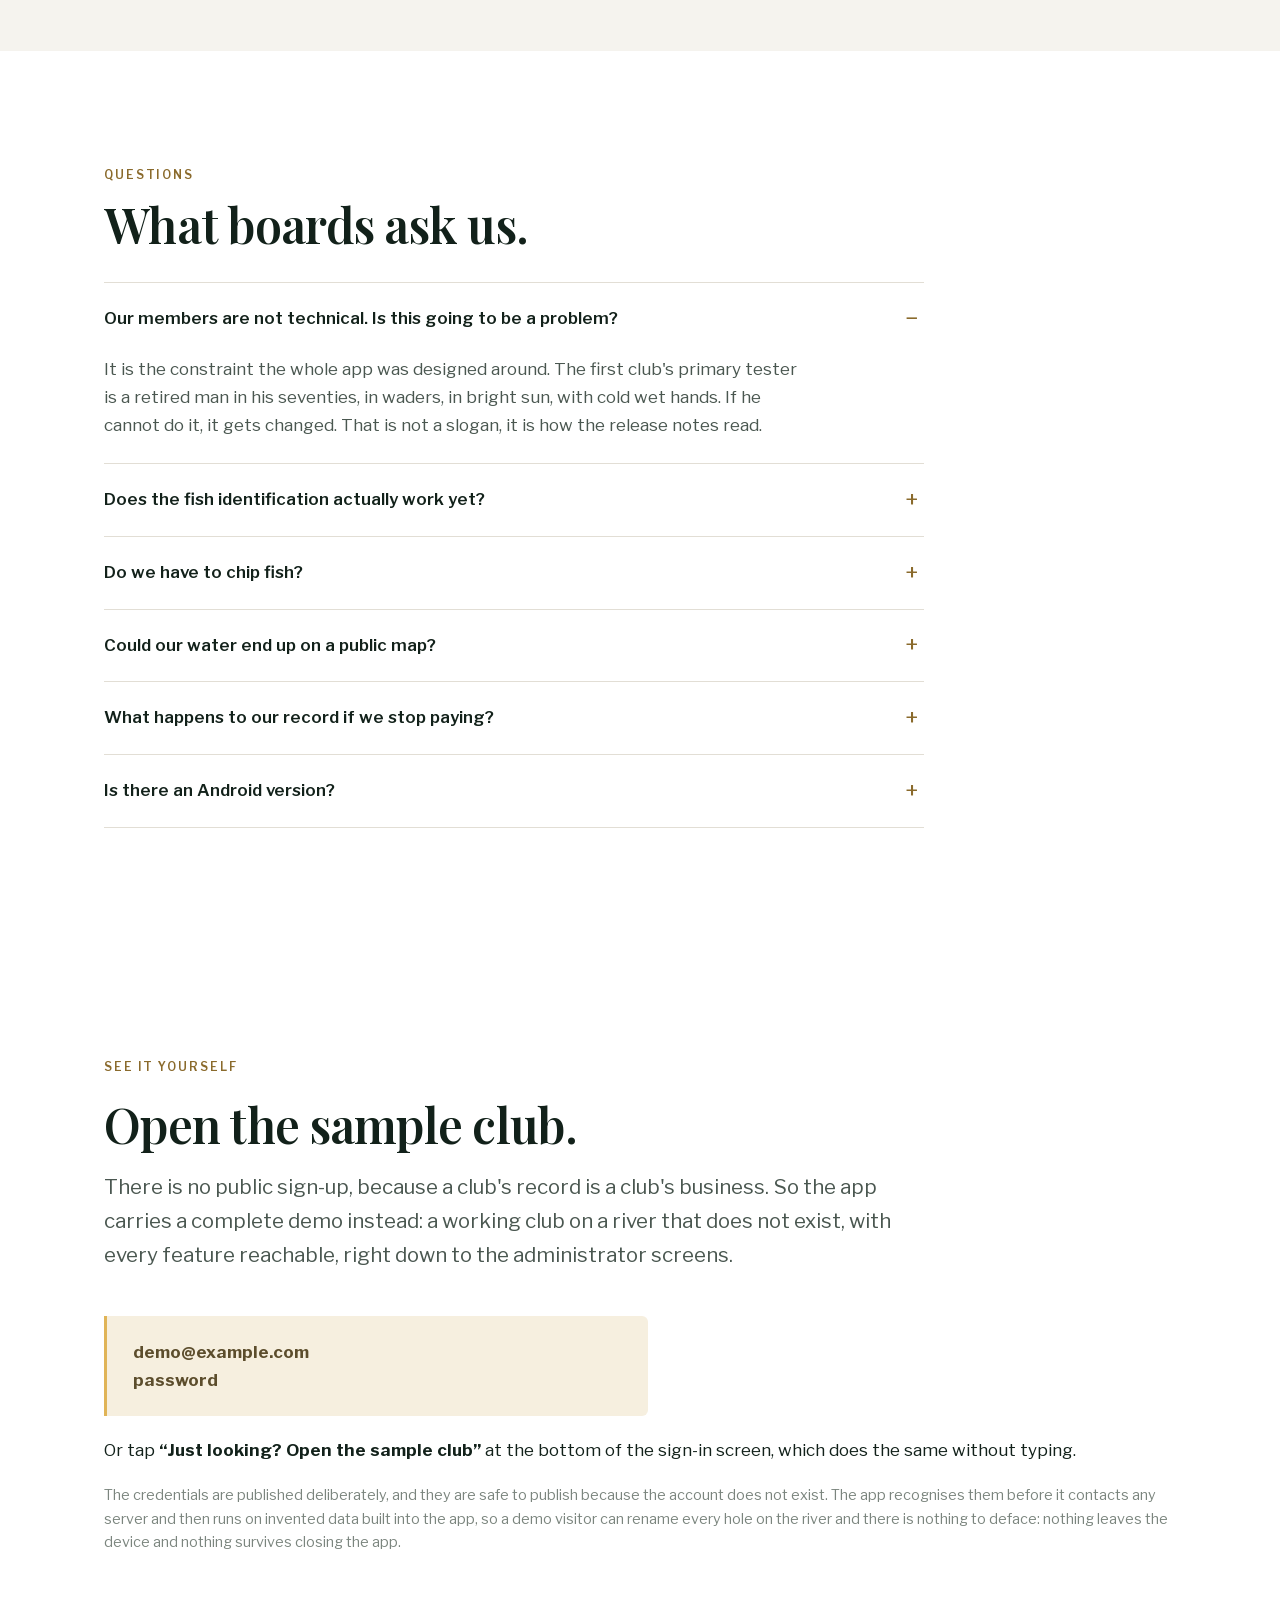
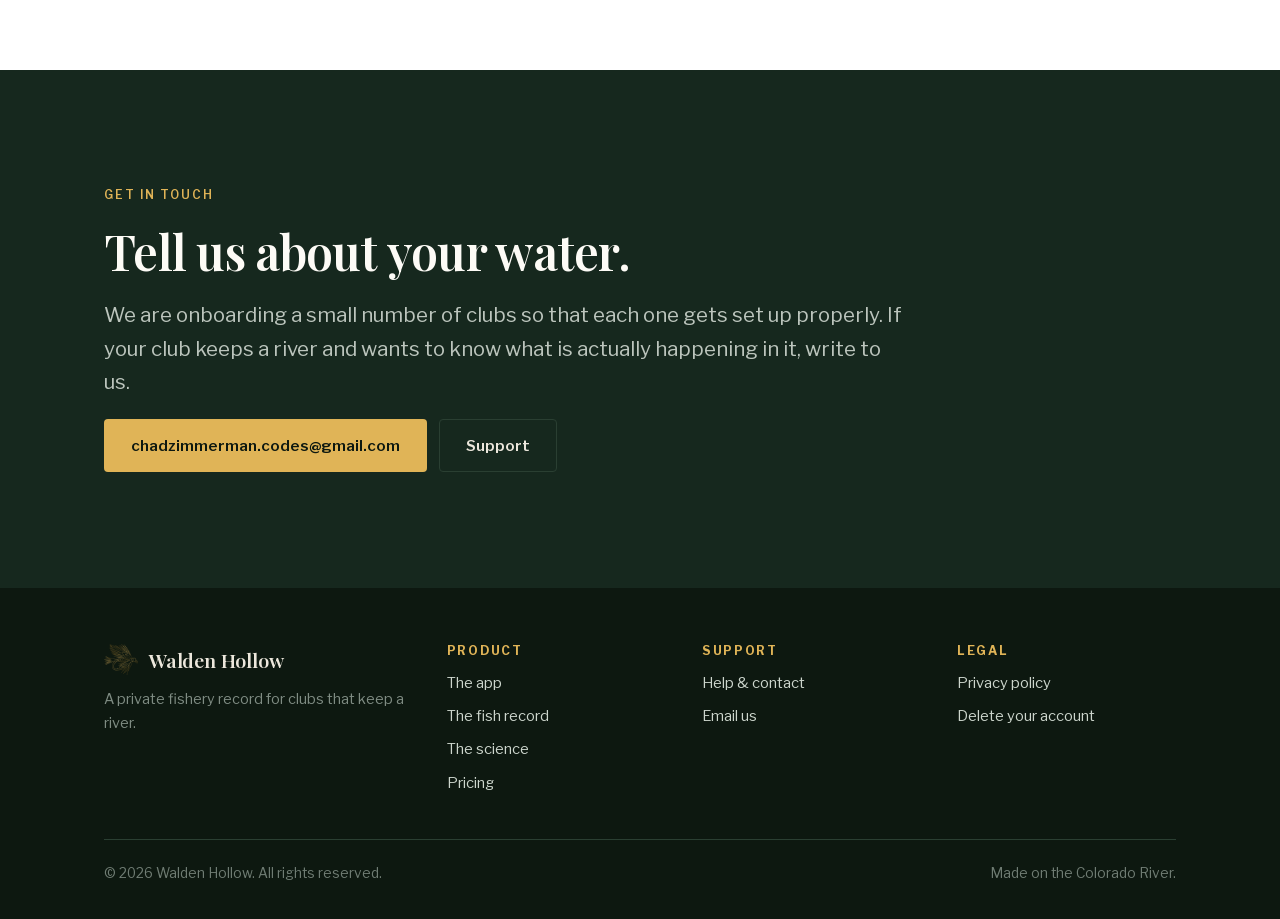
==== commit dc0ba146: "fix: the demo address was on a domain owned by a stranger `demo@waldenhollow.com` was invented becau" ====
--- a/index.html
+++ b/index.html
@@ -653,7 +653,7 @@
           </p>
           <div class="callout" style="max-width: 34rem">
             <p style="margin: 0">
-              <strong>demo@waldenhollow.com</strong><br />
+              <strong>demo@example.com</strong><br />
               <strong>password</strong>
             </p>
           </div>
